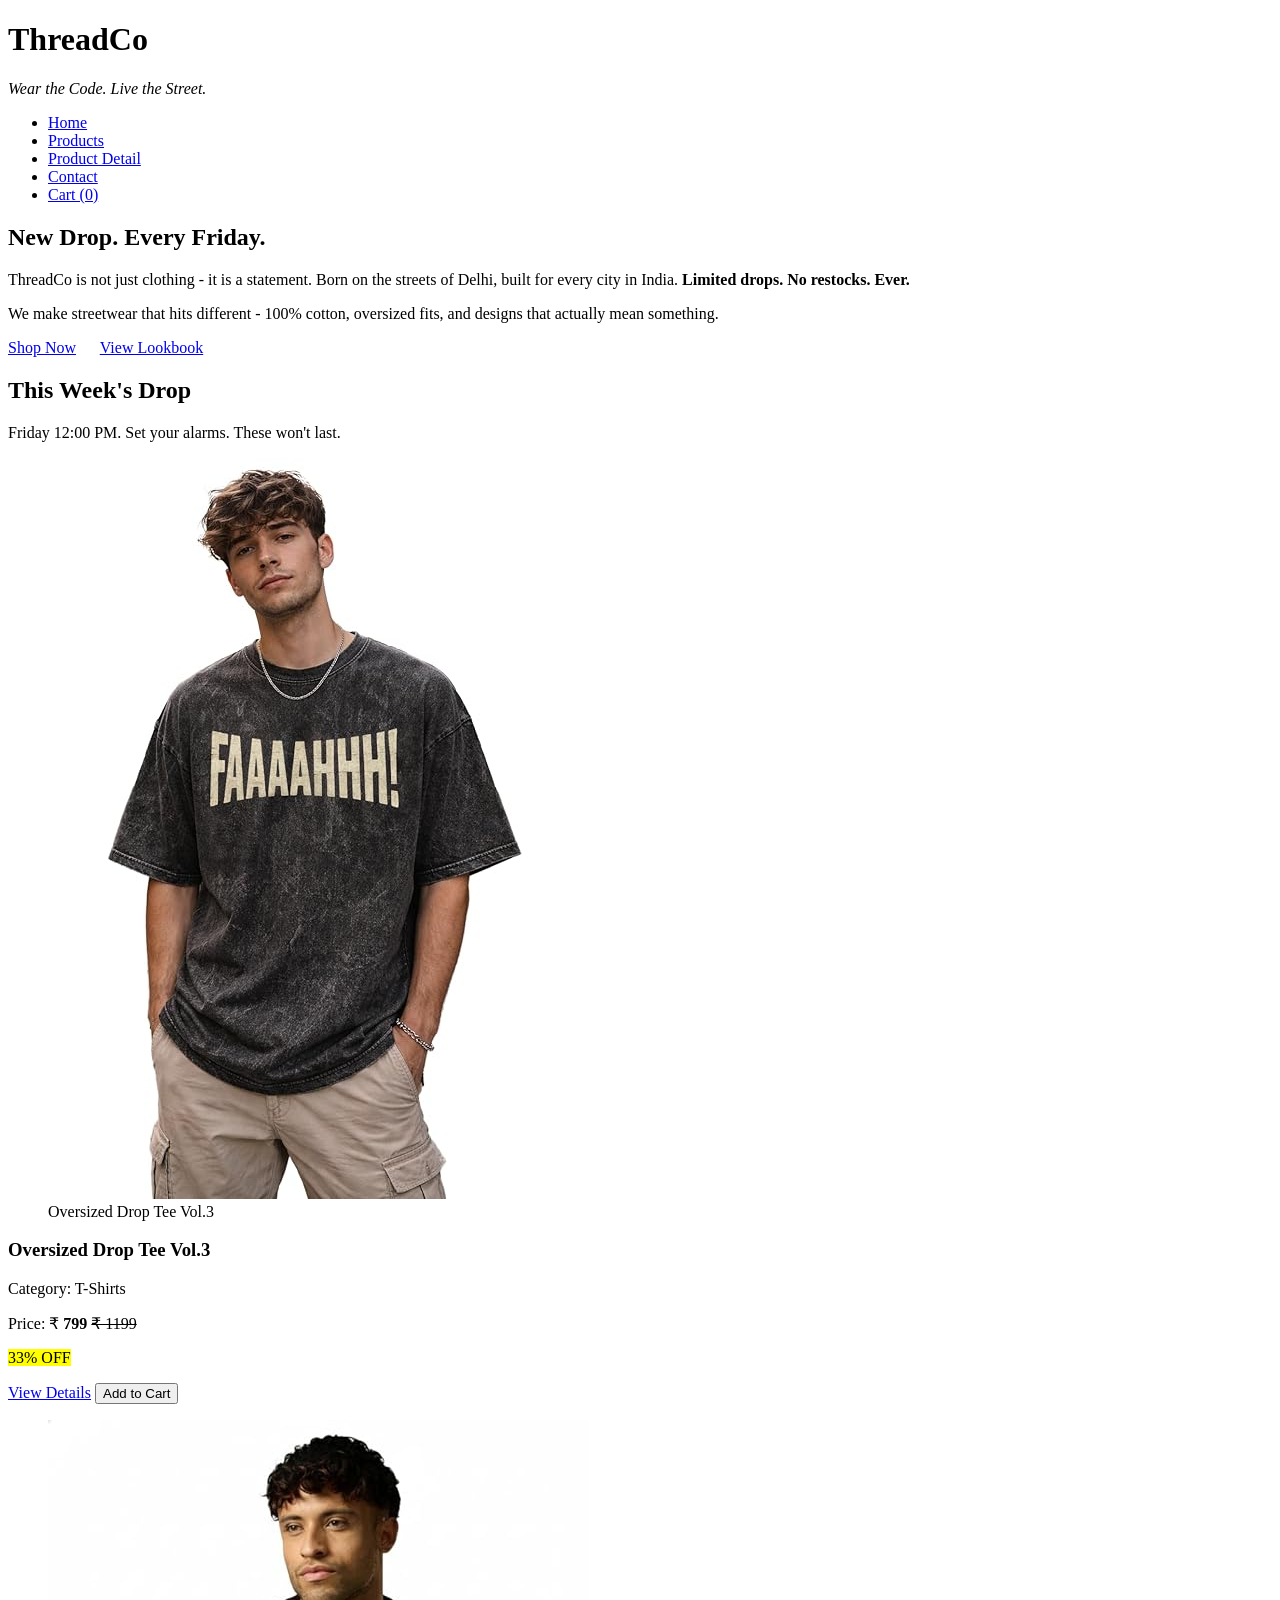
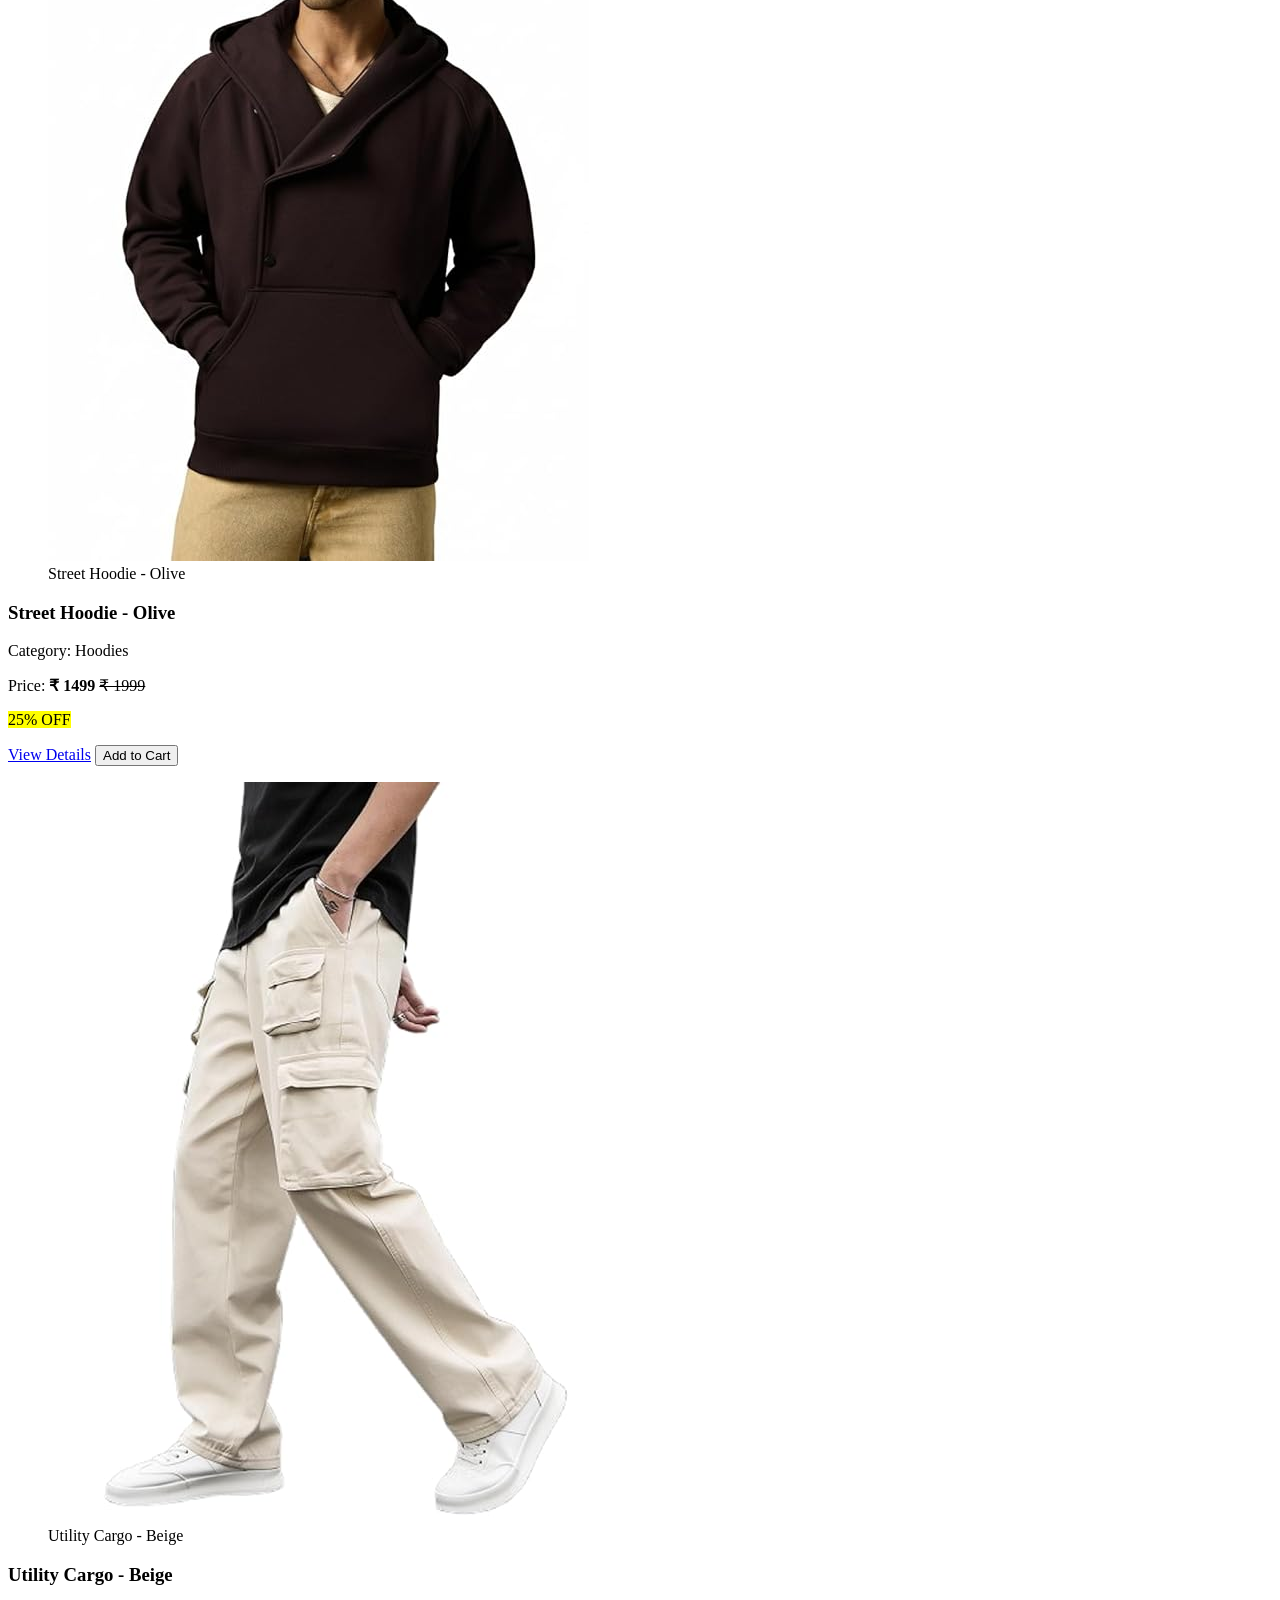
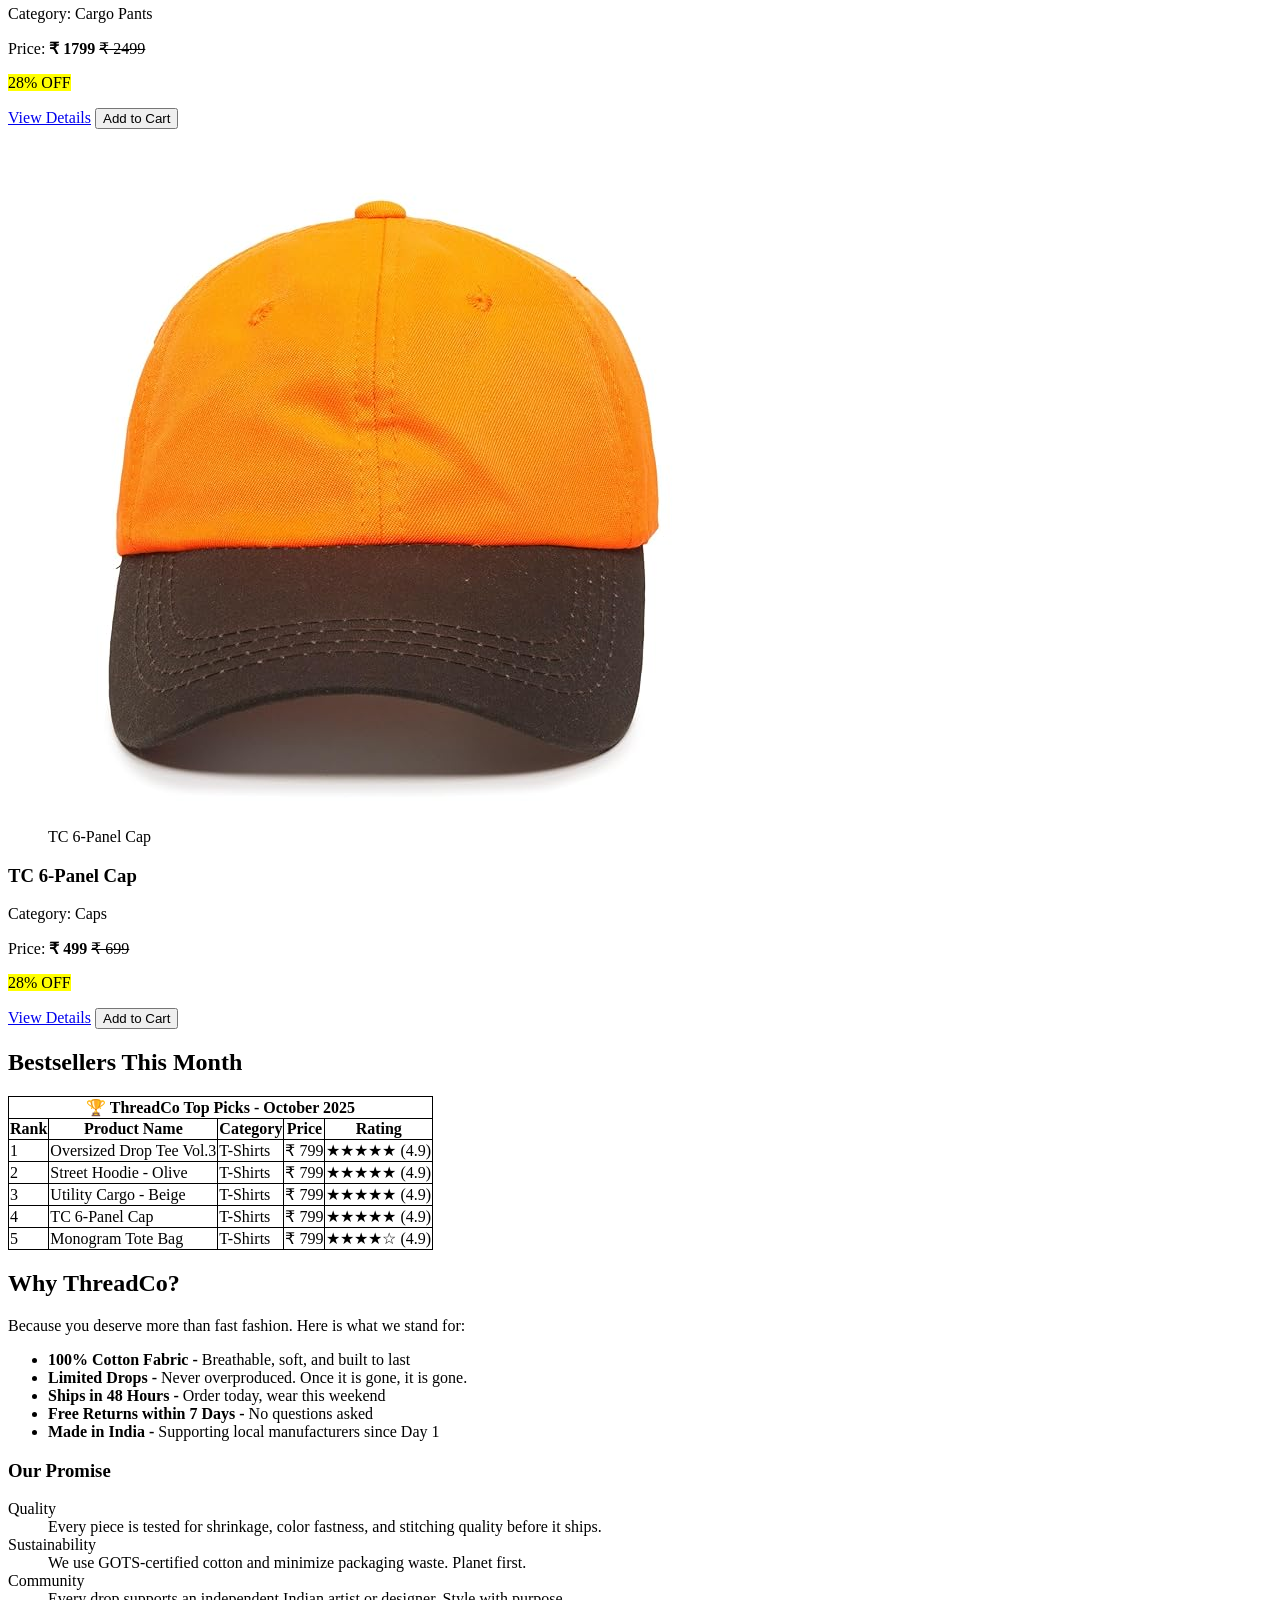
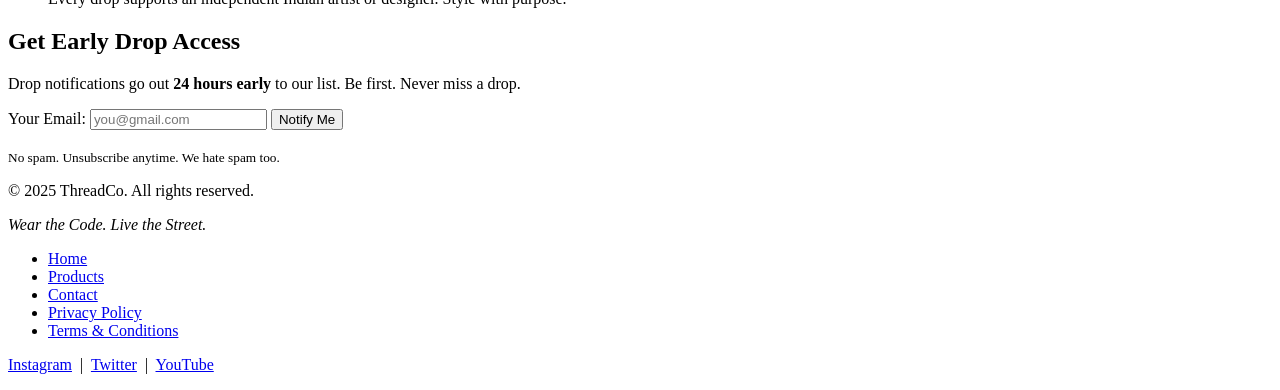
==== index.html @ 2d30e340 "HTML - ThreadCo" ====
<!DOCTYPE html>
<html lang="en">

<head>
    <meta charset="UTF-8">
    <meta name="viewport" content="width=device-width, initial-scale=1.0">
    <title>ThreadCo - Wear the Code. Live the Street.</title>
    <style>
        table,
        tr,
        td,
        th {
            border: 1px solid black;
            border-collapse: collapse;
        }
    </style>
</head>

<body>

    <header>
        <h1>ThreadCo</h1>
        <p><em>Wear the Code. Live the Street.</em></p>
        <nav>
            <ul>
                <li><a href="index.html">Home</a></li>
                <li><a href="products.html">Products</a></li>
                <li><a href="product.html">Product Detail</a></li>
                <li><a href="contact.html">Contact</a></li>
                <li><a href="#">Cart (0)</a></li>
            </ul>
        </nav>
    </header>

    <main>
        <section>
            <h2>New Drop. Every Friday.
            </h2>
            <p>ThreadCo is not just clothing - it is a statement. Born on the streets of Delhi, built for every city in
                India. <strong>Limited drops. No restocks. Ever.</strong></p>
            <p>We make streetwear that hits different - 100% cotton, oversized fits, and designs that actually mean
                something.</p>
            <a href="products.html">Shop Now</a>
            &nbsp;&nbsp;&nbsp;&nbsp;
            <a href="products.html">View Lookbook</a>
        </section>


        <section>
            <h2>This Week's Drop</h2>
            <p>Friday 12:00 PM. Set your alarms. These won't last.</p>

            <article>
                <figure>
                    <img src="images/product 1.jpg" alt="ThreadCo Oversized Drop Tee Vol.3 in Black">
                    <figcaption>Oversized Drop Tee Vol.3</figcaption>
                </figure>

                <h3>Oversized Drop Tee Vol.3</h3>
                <p>Category: T-Shirts</p>
                <p>Price: &#8377; <strong>799</strong> <s>&#8377; 1199</s> </p>
                <p><mark>33% OFF</mark></p>

                <a href="product.html">View Details</a>
                <button type="button">Add to Cart</button>

            </article>

            <article>
                <figure>
                    <img src="images/product 2.jpg" alt="ThreadCo Street Hoodie in Olive Green">
                    <figcaption>Street Hoodie - Olive</figcaption>
                </figure>

                <h3>Street Hoodie - Olive</h3>
                <p>Category: <span>Hoodies</span></p>
                <p>Price: <strong>&#8377; 1499</strong> <s>&#8377; 1999</s></p>
                <p><mark>25% OFF</mark></p>
                <a href="product.html">View Details</a>
                <button type="button">Add to Cart</button>
            </article>

            <article>
                <figure>
                    <img src="images/product 3.jpg" alt="ThreadCo Cargo Pants in Beige">
                    <figcaption>Utility Cargo - Beige</figcaption>
                </figure>
                <h3>Utility Cargo - Beige</h3>
                <p>Category: <span>Cargo Pants</span></p>
                <p>Price: <strong>&#8377; 1799</strong> <s>&#8377; 2499</s></p>
                <p><mark>28% OFF</mark></p>
                <a href="product.html">View Details</a>
                <button type="button">Add to Cart</button>

            </article>

            <article>
                <figure>
                    <img src="images/product 4.jpg" alt="ThreadCo 6-Panel Cap in Black">
                    <figcaption>TC 6-Panel Cap</figcaption>
                </figure>
                <h3>TC 6-Panel Cap</h3>
                <p>Category: <span>Caps</span></p>
                <p>Price: <strong>&#8377; 499</strong> <s>&#8377; 699</s></p>
                <p><mark>28% OFF</mark></p>
                <a href="product.html">View Details</a>
                <button type="button">Add to Cart</button>
            </article>
        </section>

        <section>
            <h2>Bestsellers This Month</h2>
            <table>
                <tr>
                    <th colspan="5">&#127942; ThreadCo Top Picks - October 2025</th>
                </tr>
                <tr>
                    <th>Rank</th>
                    <th>Product Name</th>
                    <th>Category</th>
                    <th>Price</th>
                    <th>Rating</th>
                </tr>
                <tr>
                    <td>1</td>
                    <td>Oversized Drop Tee Vol.3</td>
                    <td>T-Shirts</td>
                    <td>&#8377; 799</td>
                    <td>&#9733;&#9733;&#9733;&#9733;&#9733; (4.9)</td>
                </tr>
                <tr>
                    <td>2</td>
                    <td>Street Hoodie - Olive</td>
                    <td>T-Shirts</td>
                    <td>&#8377; 799</td>
                    <td>&#9733;&#9733;&#9733;&#9733;&#9733; (4.9)</td>
                </tr>
                <tr>
                    <td>3</td>
                    <td>Utility Cargo - Beige</td>
                    <td>T-Shirts</td>
                    <td>&#8377; 799</td>
                    <td>&#9733;&#9733;&#9733;&#9733;&#9733; (4.9)</td>
                </tr>
                <tr>
                    <td>4</td>
                    <td>TC 6-Panel Cap</td>
                    <td>T-Shirts</td>
                    <td>&#8377; 799</td>
                    <td>&#9733;&#9733;&#9733;&#9733;&#9733; (4.9)</td>
                </tr>
                <tr>
                    <td>5</td>
                    <td>Monogram Tote Bag</td>
                    <td>T-Shirts</td>
                    <td>&#8377; 799</td>
                    <td>&#9733;&#9733;&#9733;&#9733;&#9734; (4.9)</td>
                </tr>
            </table>
        </section>


        <section>

            <h2>Why ThreadCo?</h2>
            <p>Because you deserve more than fast fashion. Here is what we stand for:</p>
            <ul>
                <li><strong>100% Cotton Fabric - </strong> Breathable, soft, and built to last</li>
                <li><strong>Limited Drops -</strong> Never overproduced. Once it is gone, it is gone.</li>
                <li><strong>Ships in 48 Hours -</strong> Order today, wear this weekend</li>
                <li><strong>Free Returns within 7 Days -</strong> No questions asked</li>
                <li><strong>Made in India -</strong> Supporting local manufacturers since Day 1</li>
            </ul>

            <h3>Our Promise</h3>

            <dl>
                <dt>Quality</dt>
                <dd>Every piece is tested for shrinkage, color fastness, and stitching quality before it ships.</dd>

                <dt>Sustainability</dt>
                <dd>We use GOTS-certified cotton and minimize packaging waste. Planet first.</dd>

                <dt>Community</dt>
                <dd>Every drop supports an independent Indian artist or designer. Style with purpose.</dd>
            </dl>
        </section>


        <section>
            <h2>Get Early Drop Access</h2>
            <p>Drop notifications go out <strong>24 hours early</strong> to our list. Be first. Never miss a drop.</p>
            <form action="">
                <label for="email">Your Email:</label>
                <input type="email" id="email" name="email" placeholder="you@gmail.com" required>
                <button type="submit">Notify Me</button>
            </form>
            <br>
            <small>No spam. Unsubscribe anytime. We hate spam too.</small>
        </section>
    </main>


    <footer>
        <p>&copy; 2025 ThreadCo. All rights reserved.</p>
        <p><em>Wear the Code. Live the Street.</em></p>
        <nav>
            <ul>
                <li><a href="index.html">Home</a></li>
                <li><a href="products.html">Products</a></li>
                <li><a href="contact.html">Contact</a></li>
                <li><a href="#">Privacy Policy</a></li>
                <li><a href="#">Terms &amp; Conditions</a></li>
            </ul>
        </nav>

        <p>
            <a href="https://instagram.com" target="_blank">Instagram</a>
            &nbsp;|&nbsp;
            <a href="https://twitter.com" target="_blank">Twitter</a>
            &nbsp;|&nbsp;
            <a href="https://youtube.com" target="_blank">YouTube</a>
        </p>
    </footer>

</body>

</html>
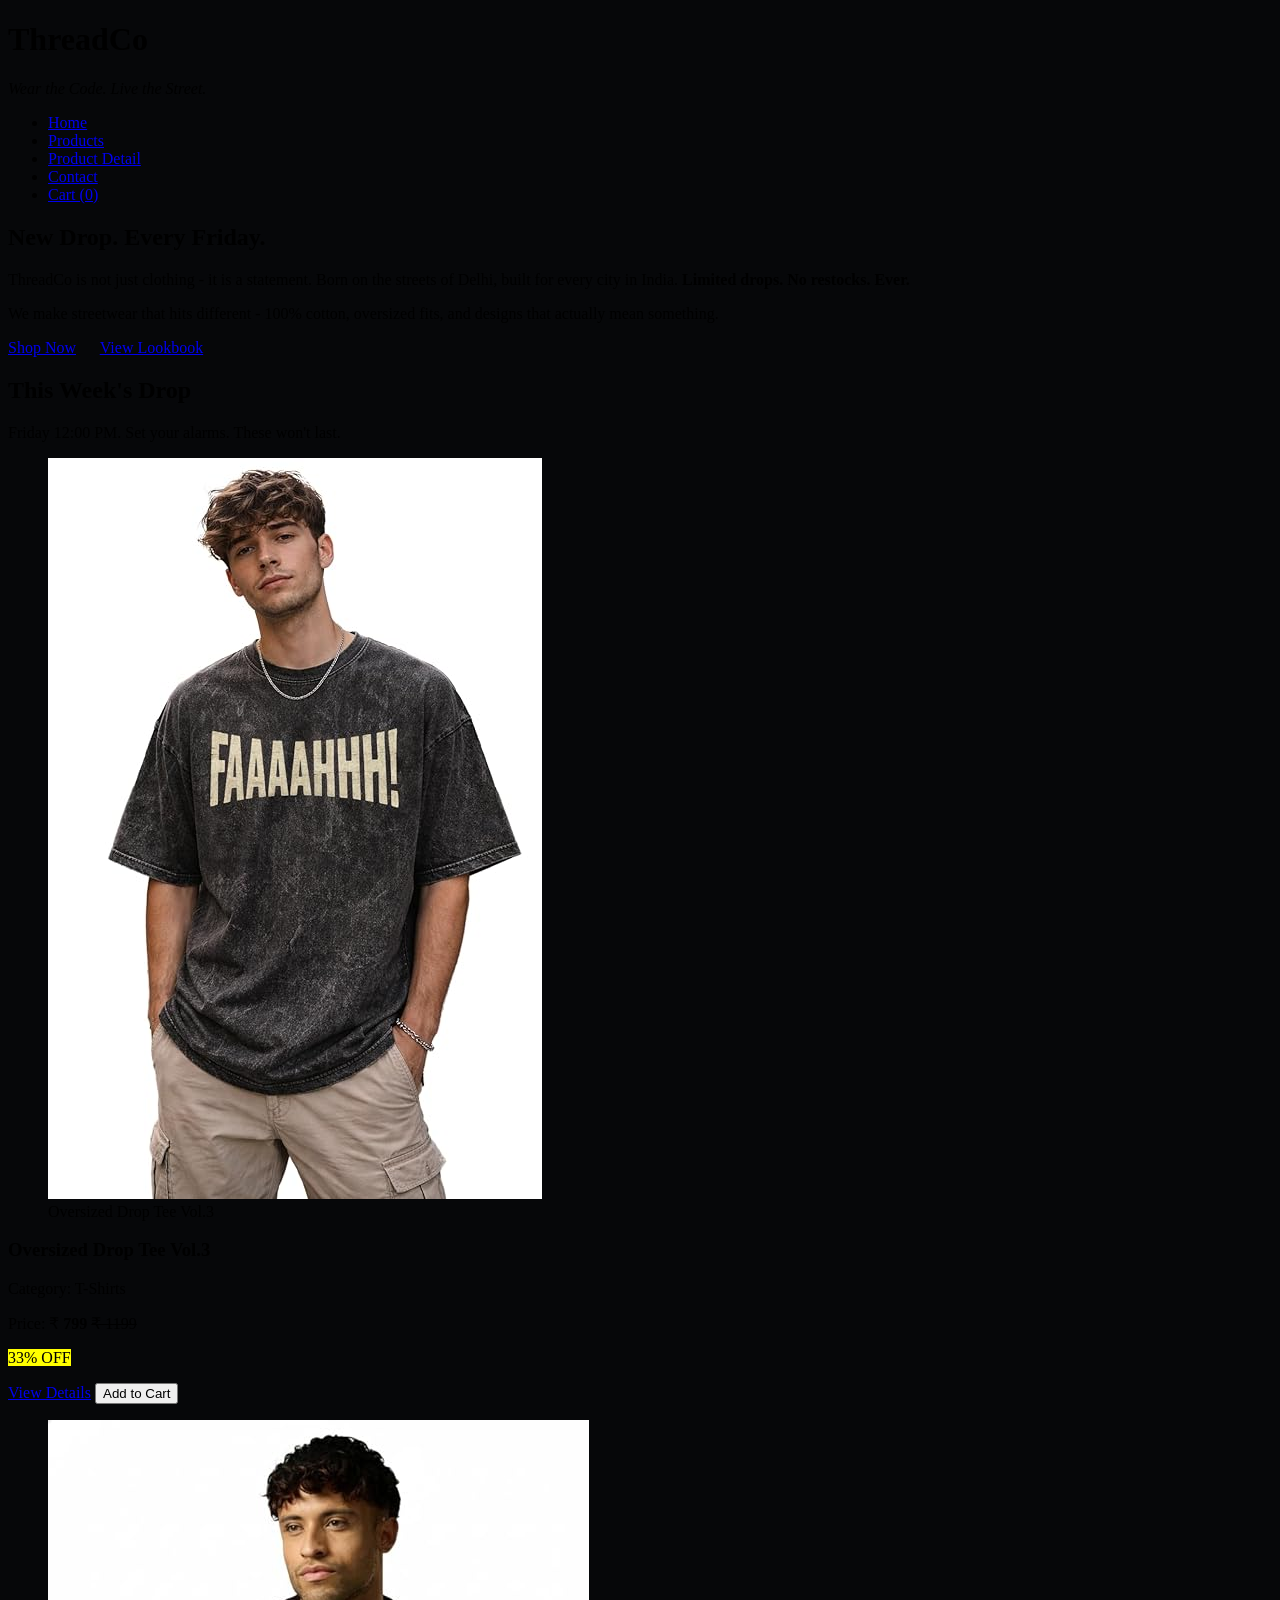
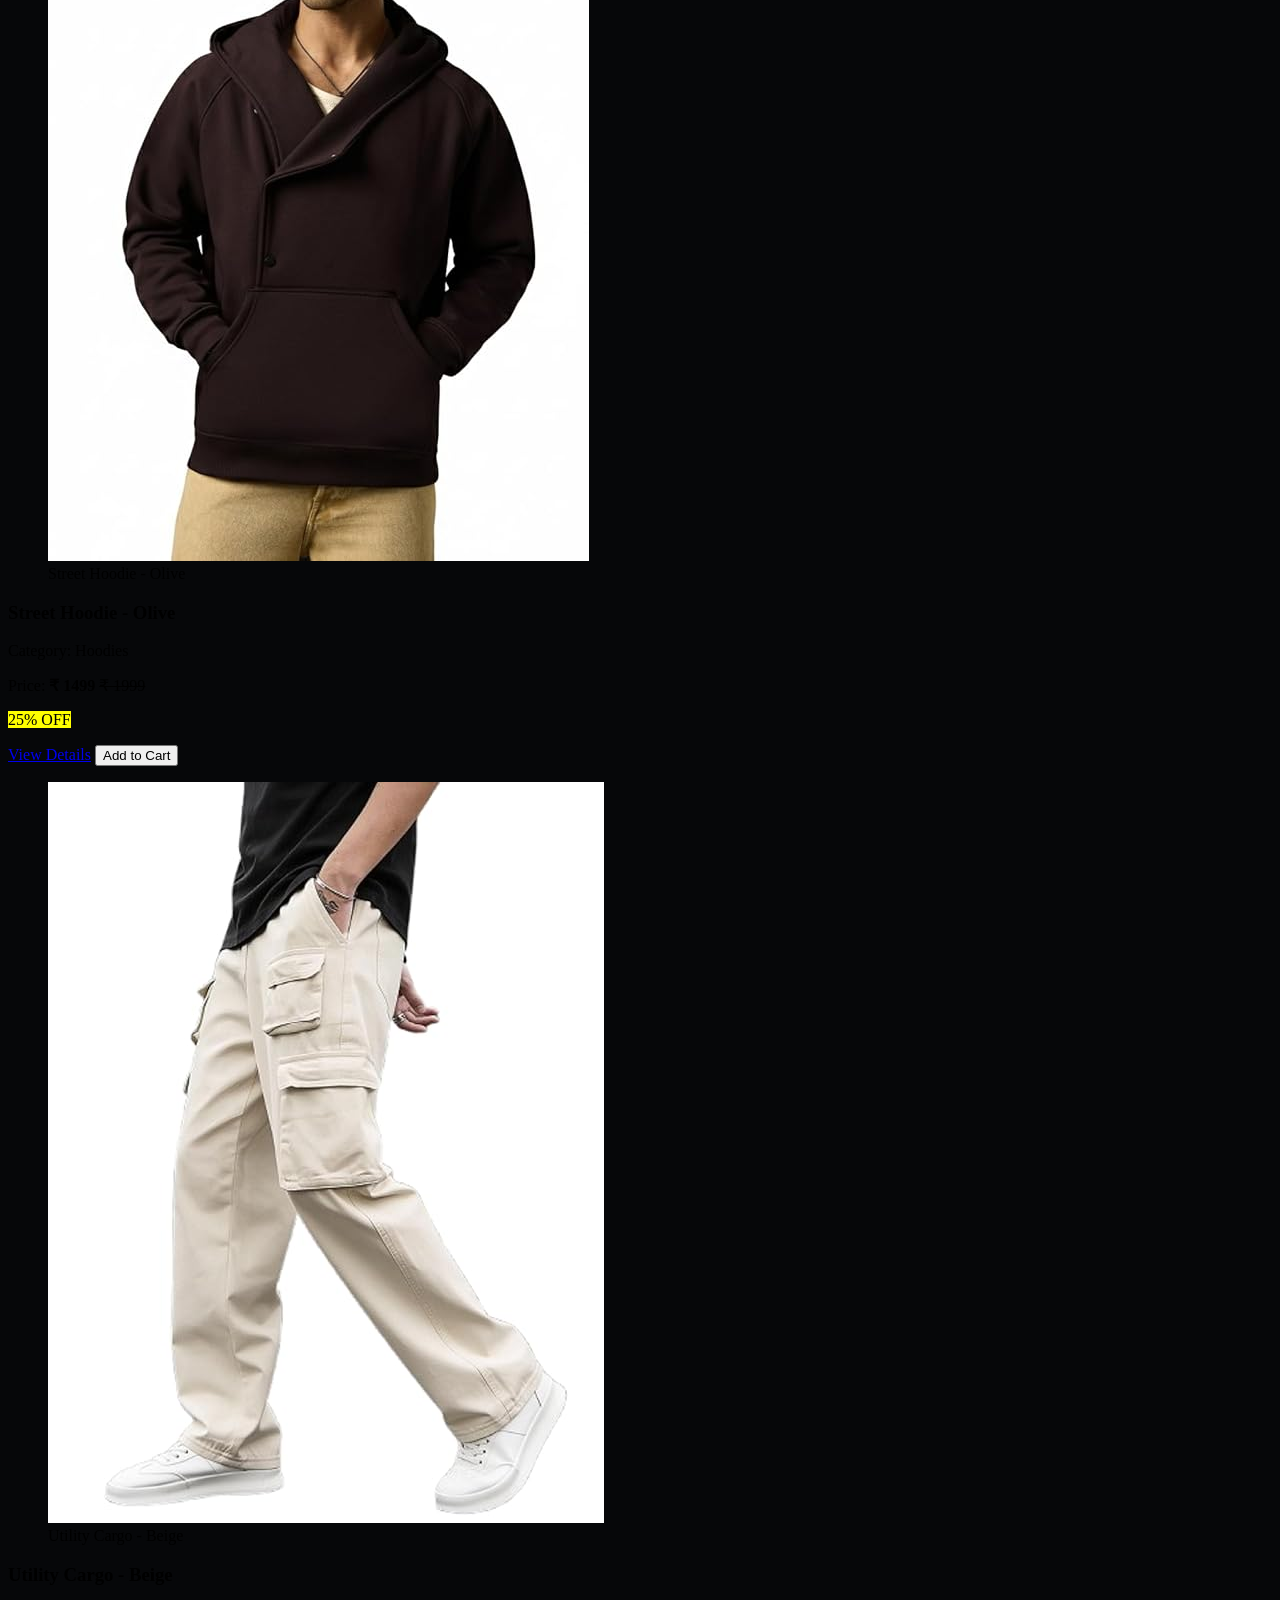
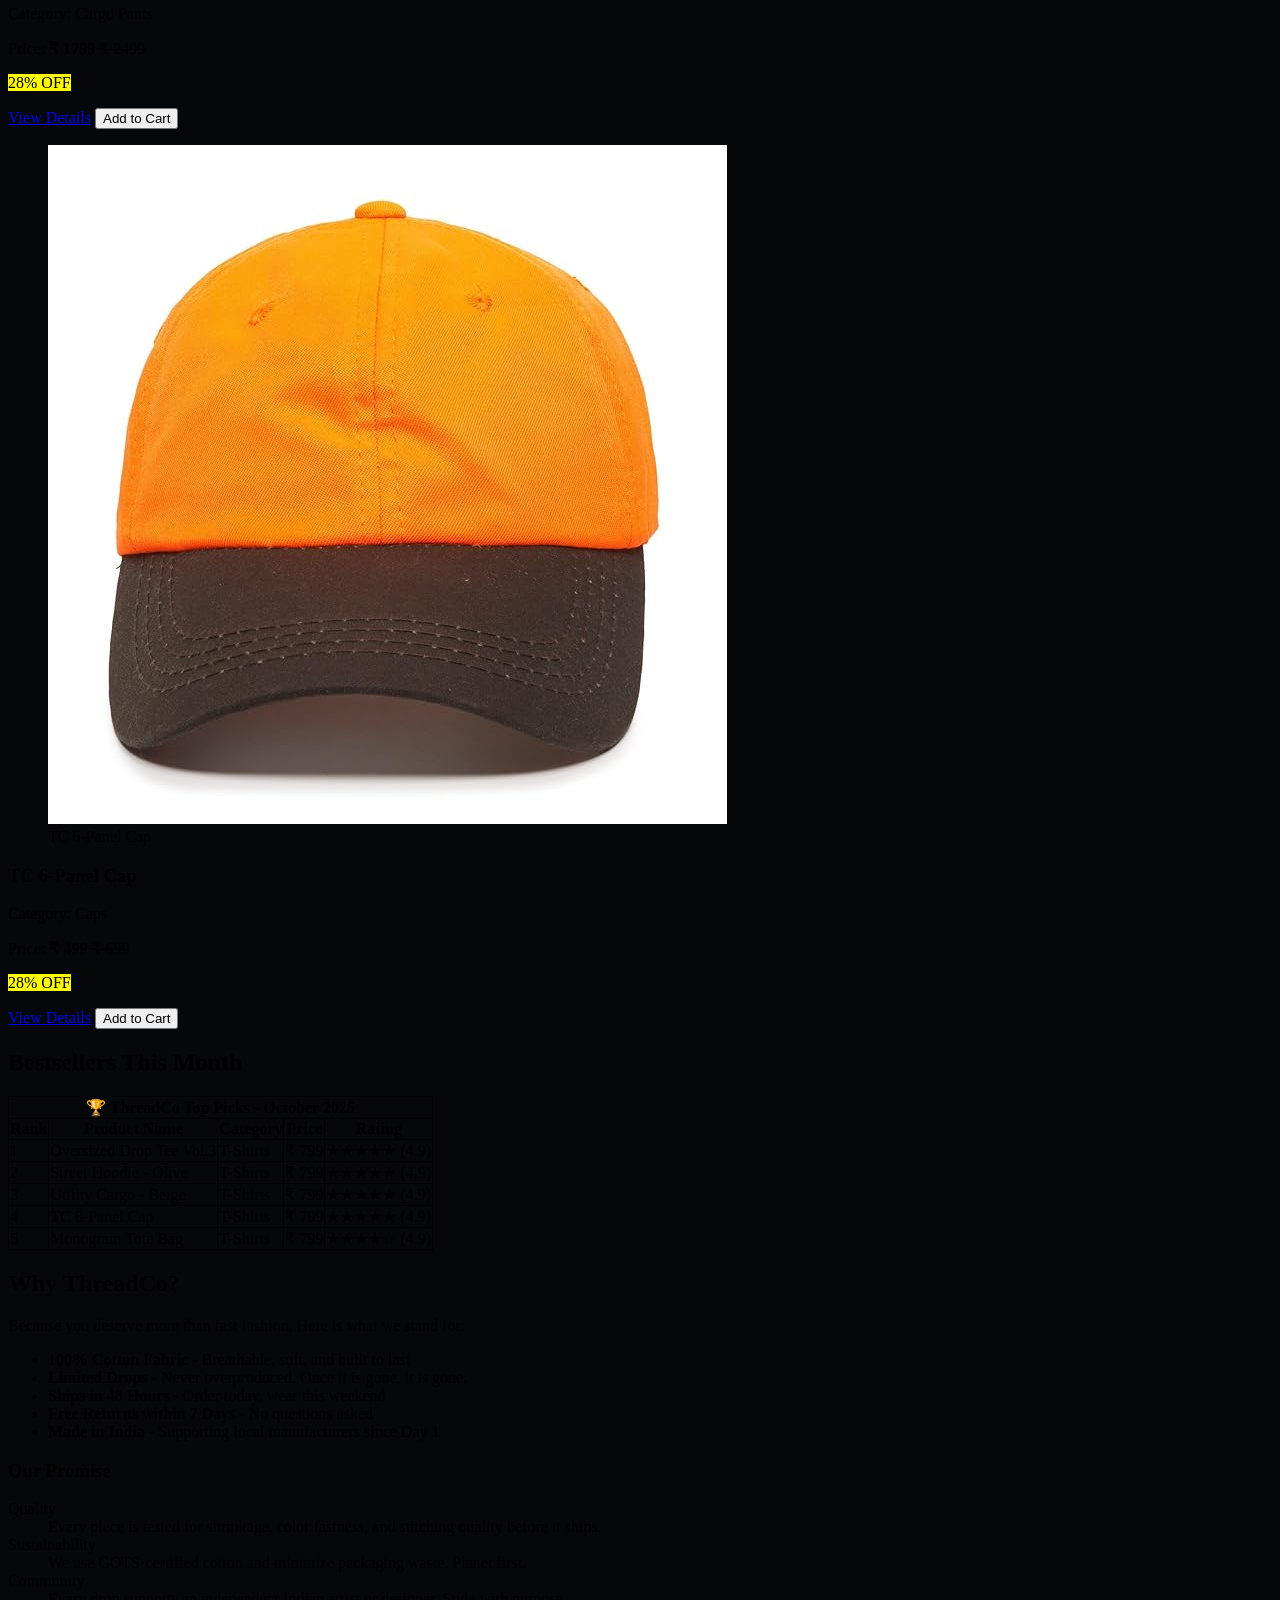
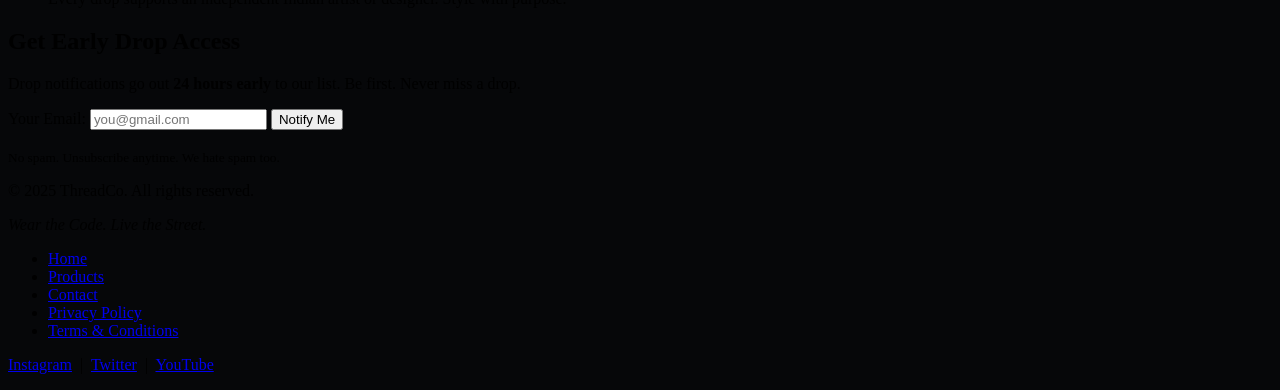
==== commit 541cbc5d: "ThreadCo - HTML" ====
--- a/index.html
+++ b/index.html
@@ -5,6 +5,7 @@
     <meta charset="UTF-8">
     <meta name="viewport" content="width=device-width, initial-scale=1.0">
     <title>ThreadCo - Wear the Code. Live the Street.</title>
+    <link rel="stylesheet" href="style.css">
     <style>
         table,
         tr,
--- a/style.css
+++ b/style.css
@@ -0,0 +1,67 @@
+:root {
+ /* Brand Theme Colors */
+ --color-primary:        #a855f7;
+ --color-primary-glow:   rgba(168, 85, 247, 0.25);
+ --color-secondary:      #ec4899;
+ --color-secondary-glow: rgba(236, 72, 153, 0.25);
+ --color-accent:         #06b6d4;
+
+ /* Base & Layout Backgrounds */
+ --color-bg-base:        #060709;
+ --color-bg-section:     #0c0d14;
+ --color-bg-footer:      #161922;
+ --color-surface:        #11131a;
+ --color-surface-muted:  #1e212f;
+
+ /* Borders */
+ --color-border:         rgba(255, 255, 255, 0.07);
+
+ /* Typography Text Colors */
+ --white:                #ffffff;
+ --color-text-body:      #cbd5e1;
+ --color-text-muted:     #9fa6b2;
+  --font-display: 'Space Grotesk', sans-serif;
+ --font-body:    'Plus Jakarta Sans', sans-serif;
+ --radius-sm:  6px;
+ --radius-md:  12px;
+ --radius-lg:  20px;
+ --shadow-sm:  0 4px 12px rgba(0,0,0,0.5);
+ --shadow-md:  0 12px 36px rgba(0,0,0,0.7);
+ --shadow-lg:  0 24px 64px rgba(0,0,0,0.9);
+  --gradient-accent: linear-gradient(135deg, var(--color-primary) 0%, var(--color-secondary) 100%);
+ --gradient-secondary: linear-gradient(135deg, var(--color-accent) 0%, #3b82f6 100%);
+}
+
+/* TYPOGRAPHY SCALE */
+/*-------------------------------------------------------------
+h1, h2, h3, h4, h5, h6 {
+ font-family: var(--font-display);
+ font-weight: 700;
+ line-height: 1.1;
+ letter-spacing: -0.02em;
+ color: var(--white);
+}
+
+h1 { font-size: clamp(2.4rem, 6vw, 5rem); }
+h2 { font-size: clamp(1.8rem, 4vw, 3rem); }
+h3 { font-size: clamp(1.2rem, 2.5vw, 1.75rem); }
+h4 { font-size: 1.125rem; font-weight: 600; }
+p  { font-size: 1rem; line-height: 1.7; color: var(--color-text-muted); }
+
+small { font-size: 0.8rem; color: var(--color-text-muted); }
+strong { color: var(--white); font-weight: 600; }
+em { color: var(--color-text-body); }
+
+/* FONT */
+@import url('https://fonts.googleapis.com/css2?family=Plus+Jakarta+Sans:wght@300;400;500;600;700;800&family=Space+Grotesk:wght@400;500;600;700;800&display=swap');
+
+
+
+
+
+
+
+
+body{
+  background-color: var(--color-bg-base);
+}
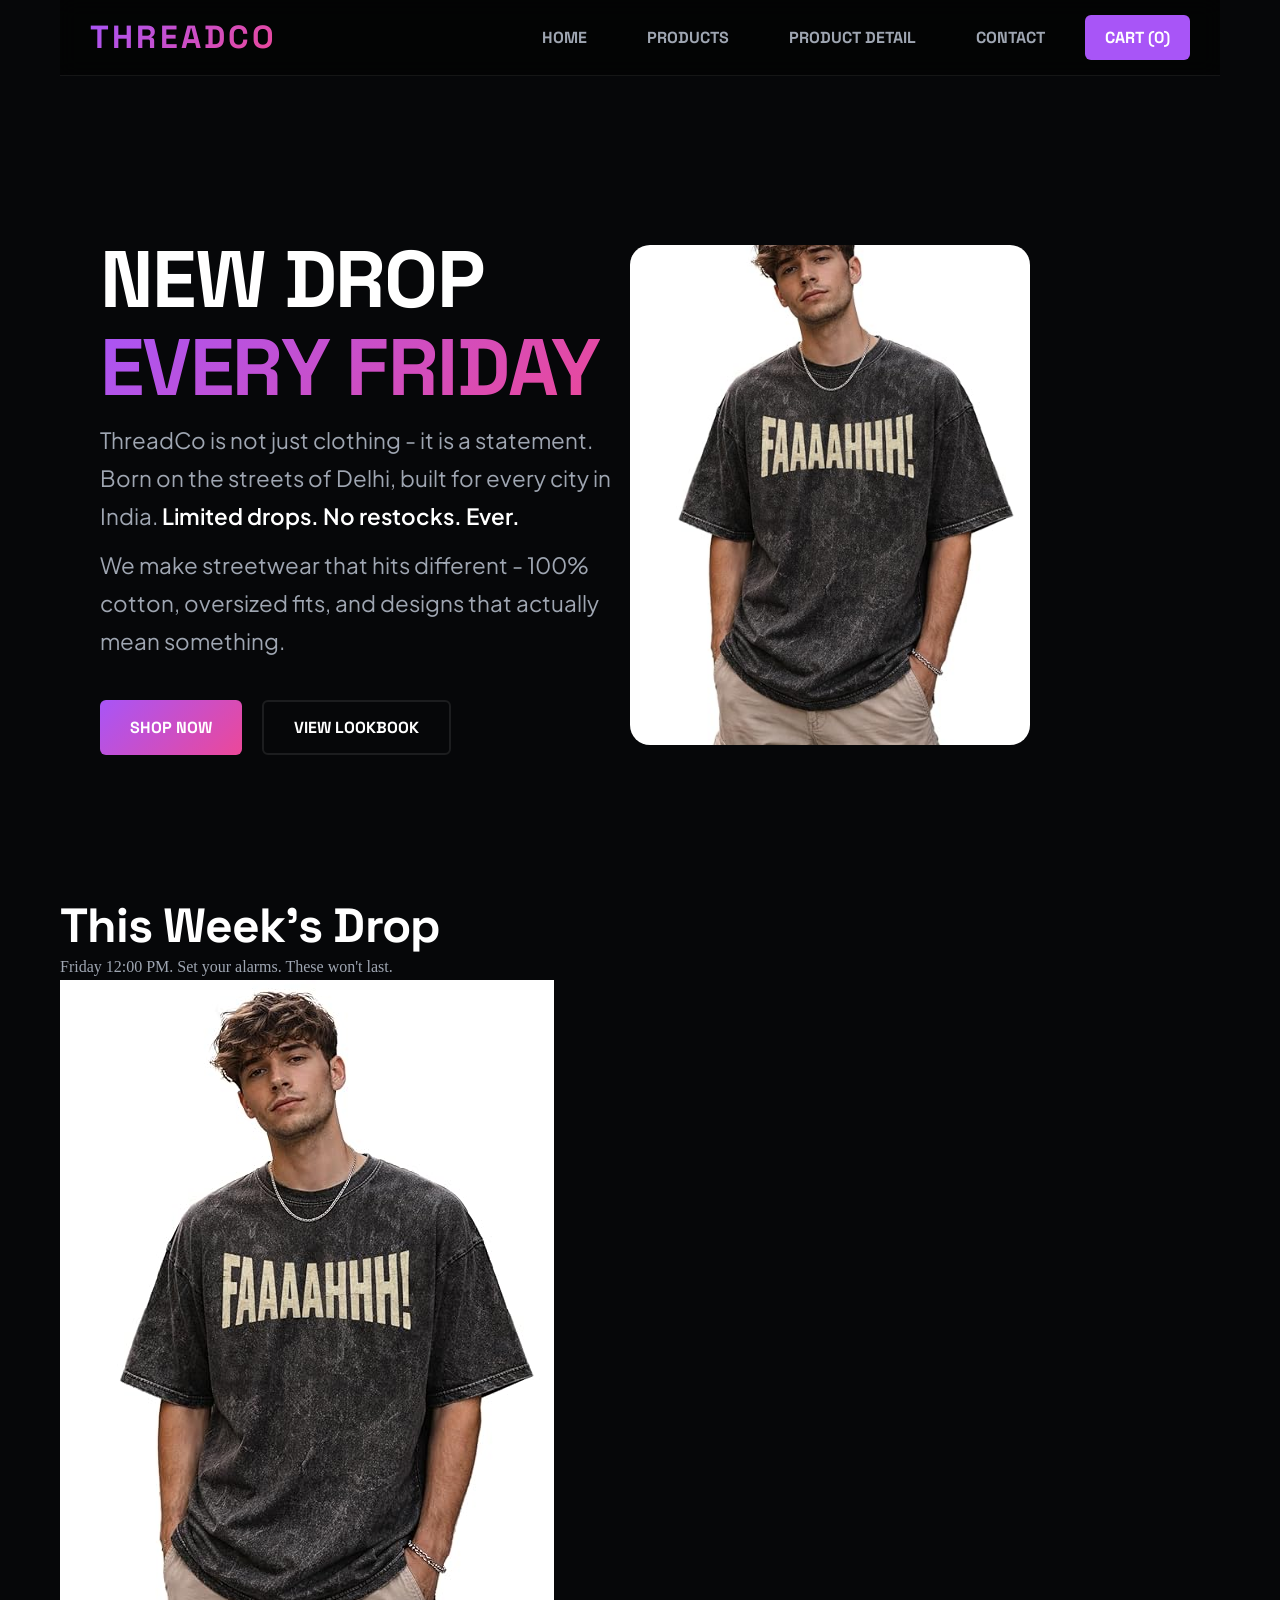
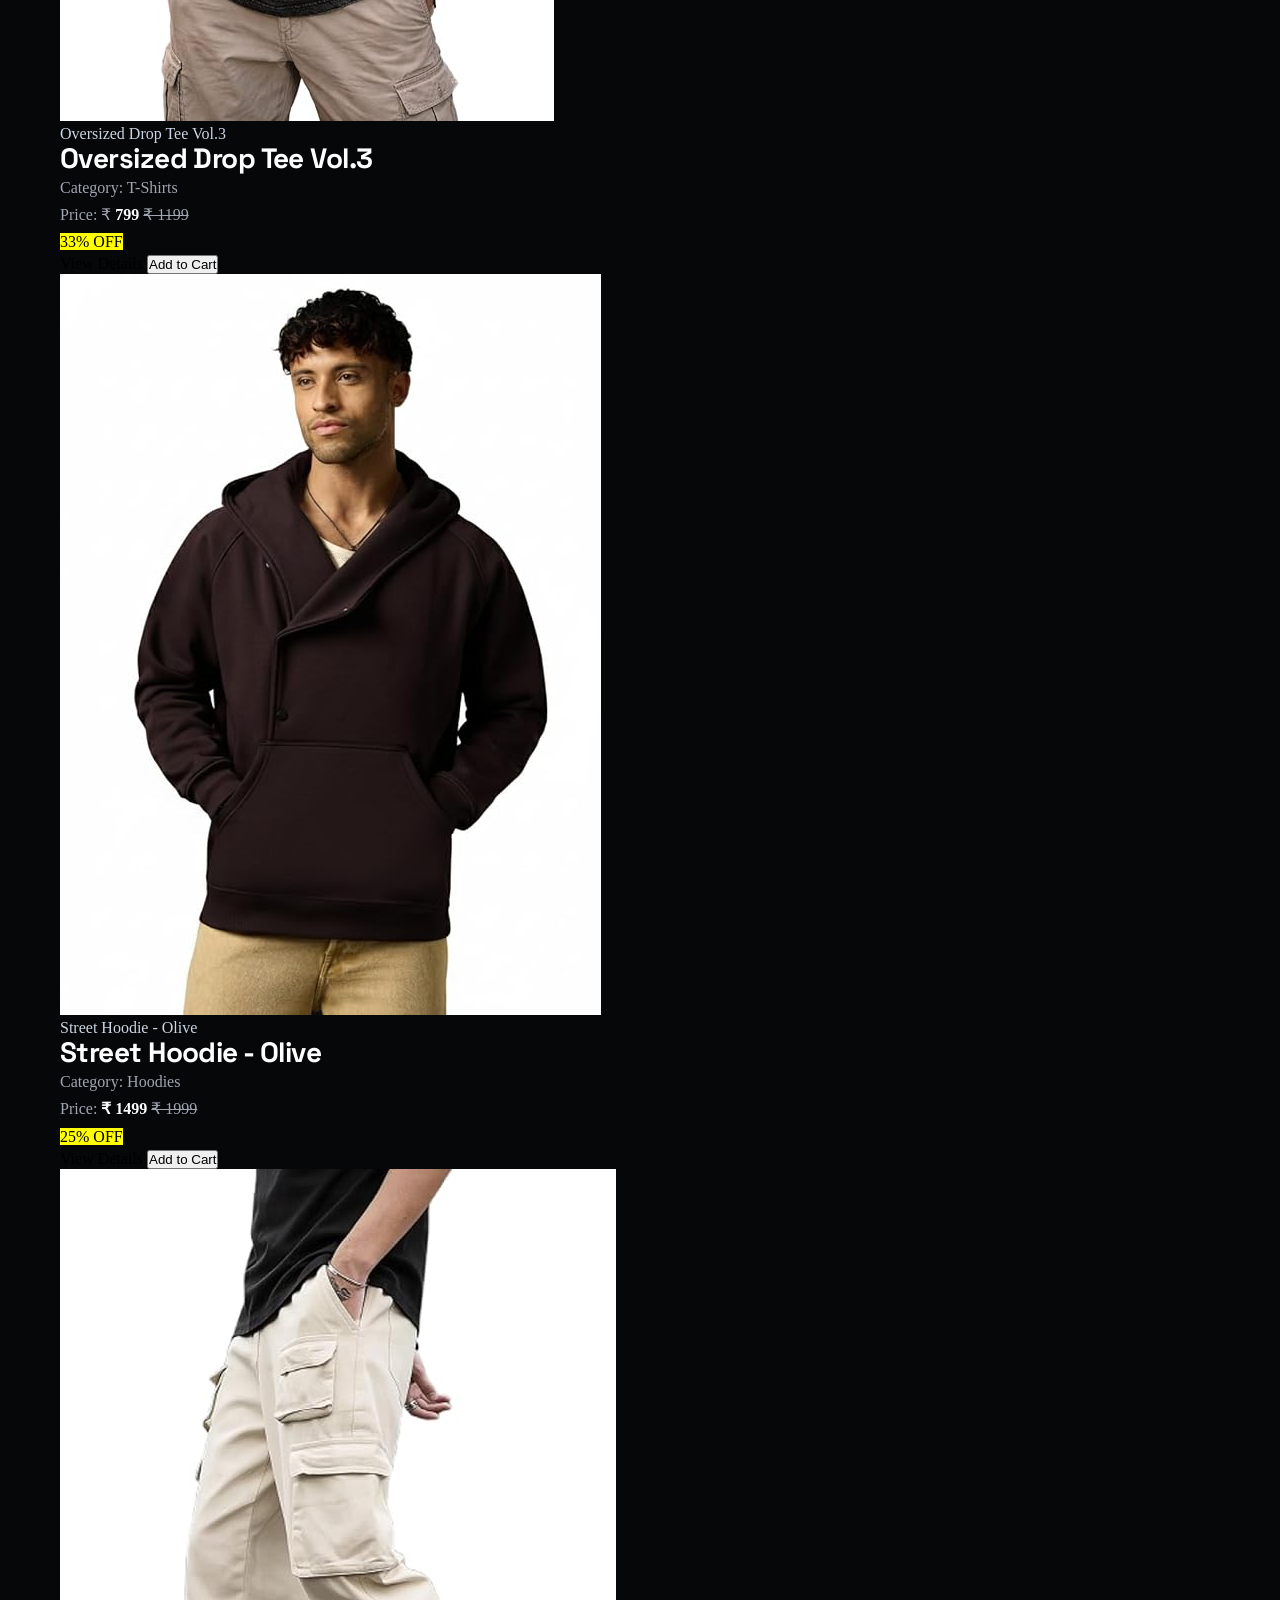
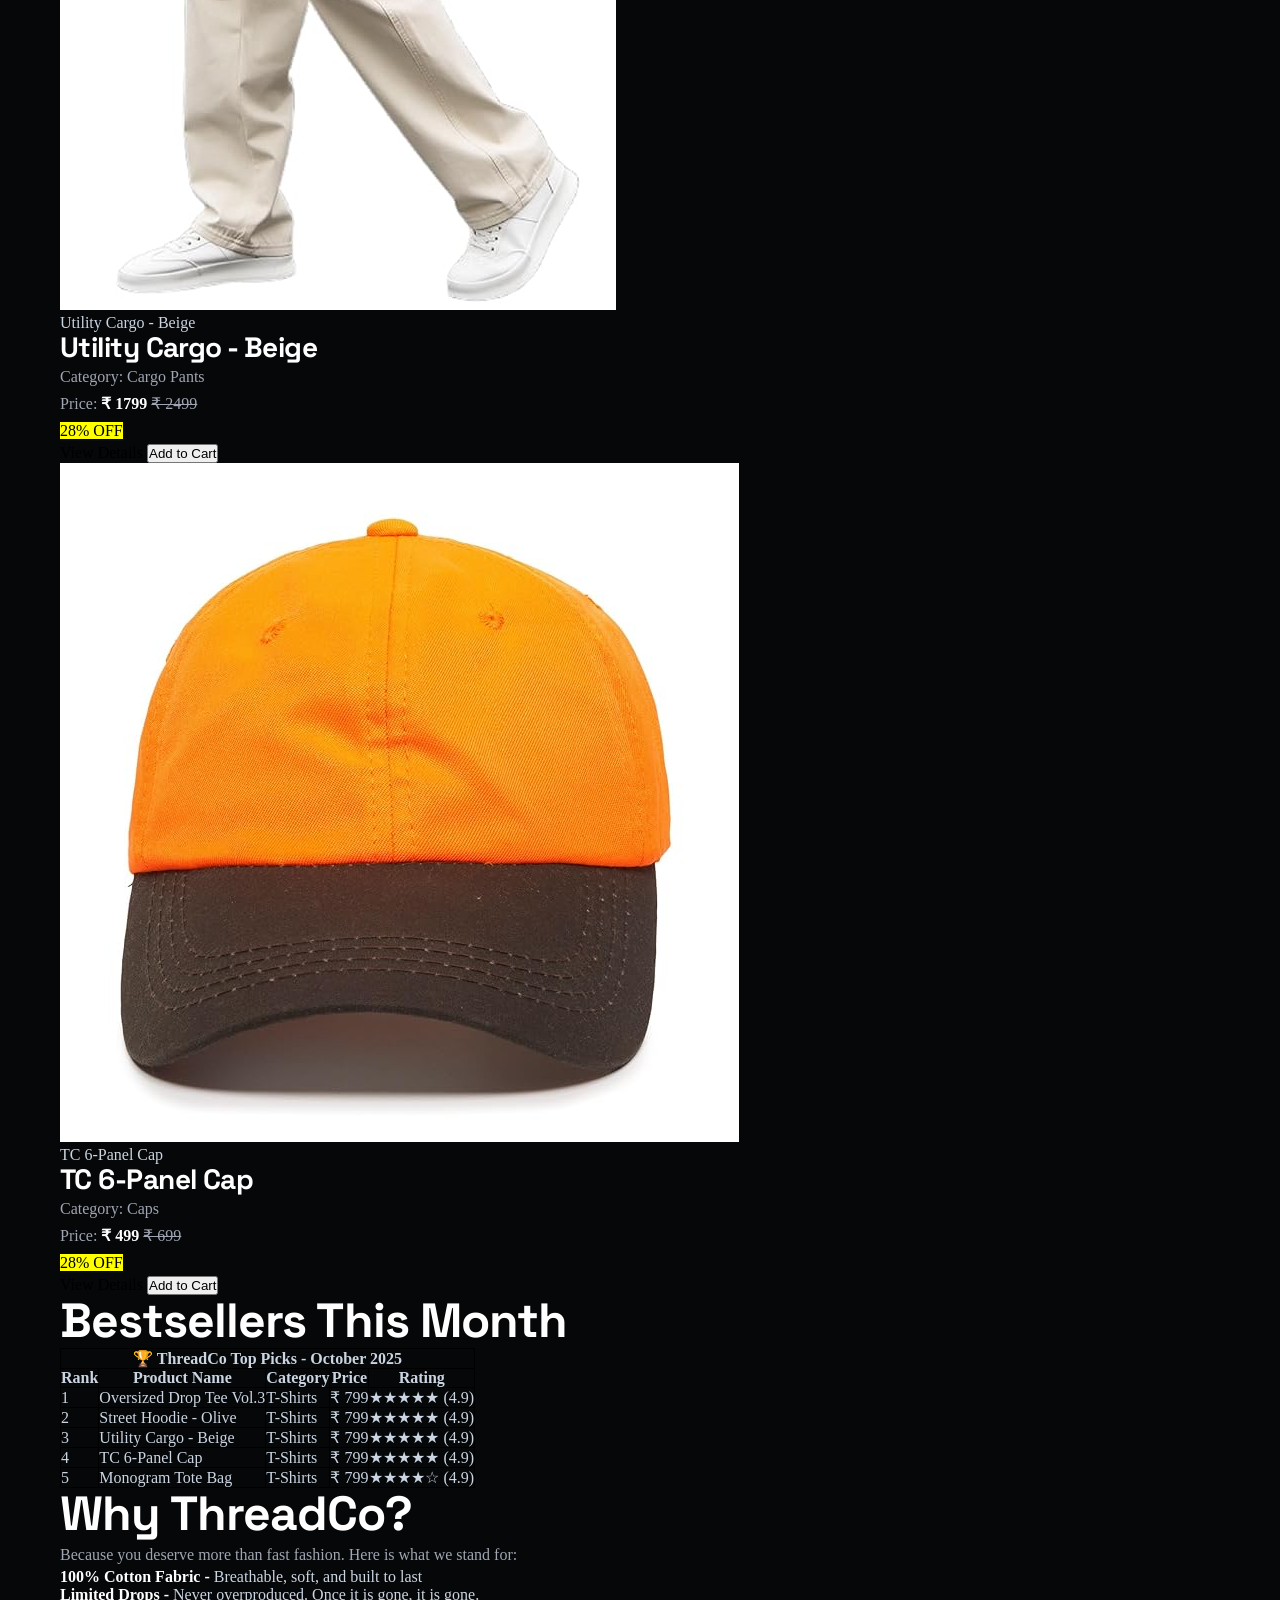
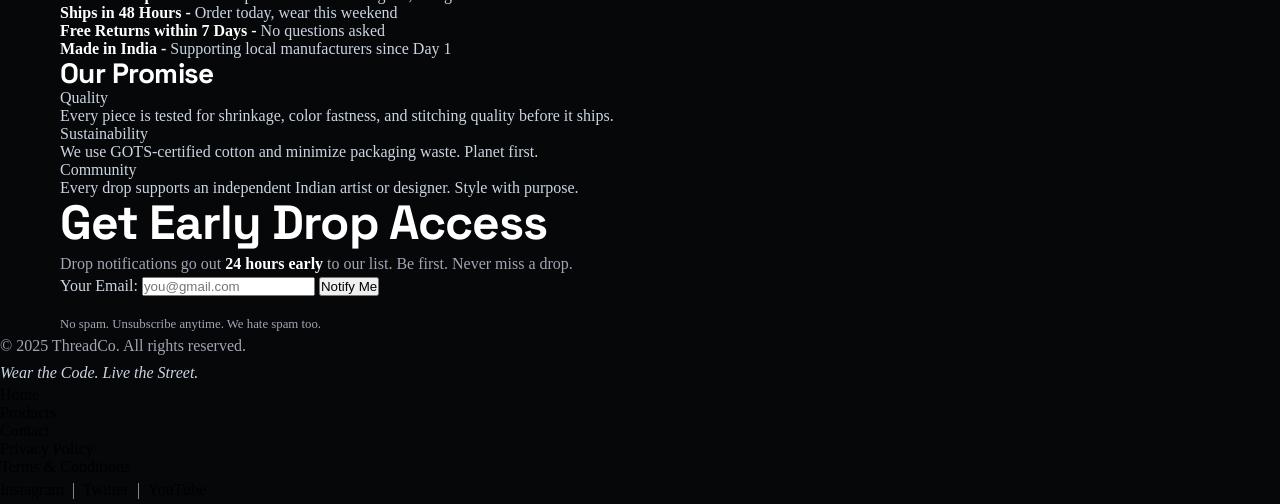
==== commit 8e20390f: "CSS-THREADCO PART 2" ====
--- a/index.html
+++ b/index.html
@@ -21,7 +21,7 @@
 
     <header>
         <h1>ThreadCo</h1>
-        <p><em>Wear the Code. Live the Street.</em></p>
+        <!-- <p><em>Wear the Code. Live the Street.</em></p> -->
         <nav>
             <ul>
                 <li><a href="index.html">Home</a></li>
@@ -34,16 +34,24 @@
     </header>
 
     <main>
-        <section>
-            <h2>New Drop. Every Friday.
-            </h2>
-            <p>ThreadCo is not just clothing - it is a statement. Born on the streets of Delhi, built for every city in
-                India. <strong>Limited drops. No restocks. Ever.</strong></p>
-            <p>We make streetwear that hits different - 100% cotton, oversized fits, and designs that actually mean
-                something.</p>
-            <a href="products.html">Shop Now</a>
-            &nbsp;&nbsp;&nbsp;&nbsp;
-            <a href="products.html">View Lookbook</a>
+        <section id="hero">
+            <div class="left-hero">
+                <h2>New Drop <br><span id="gradient-text">Every Friday</span>
+                </h2>
+                <p>ThreadCo is not just clothing - it is a statement. Born on the streets of Delhi, built for every city
+                    in
+                    India. <strong>Limited drops. No restocks. Ever.</strong></p>
+                <p>We make streetwear that hits different - 100% cotton, oversized fits, and designs that actually mean
+                    something.</p>
+                <div id="cta">
+                    <a href="products.html" class="btn1">Shop Now</a>
+                    <a href="products.html" class="btn2">View Lookbook</a>
+                </div>
+            </div>
+            <div class="right-hero">
+                <img src="images/product 1.jpg" alt="" srcset="">
+            </div>
+
         </section>
 
 
--- a/style.css
+++ b/style.css
@@ -1,67 +1,220 @@
+@import url("https://fonts.googleapis.com/css2?family=Plus+Jakarta+Sans:wght@300;400;500;600;700;800&family=Space+Grotesk:wght@400;500;600;700;800&display=swap");
+
+* {
+  padding: 0;
+  margin: 0;
+  box-sizing: border-box;
+}
+
 :root {
- /* Brand Theme Colors */
- --color-primary:        #a855f7;
- --color-primary-glow:   rgba(168, 85, 247, 0.25);
- --color-secondary:      #ec4899;
- --color-secondary-glow: rgba(236, 72, 153, 0.25);
- --color-accent:         #06b6d4;
-
- /* Base & Layout Backgrounds */
- --color-bg-base:        #060709;
- --color-bg-section:     #0c0d14;
- --color-bg-footer:      #161922;
- --color-surface:        #11131a;
- --color-surface-muted:  #1e212f;
-
- /* Borders */
- --color-border:         rgba(255, 255, 255, 0.07);
-
- /* Typography Text Colors */
- --white:                #ffffff;
- --color-text-body:      #cbd5e1;
- --color-text-muted:     #9fa6b2;
-  --font-display: 'Space Grotesk', sans-serif;
- --font-body:    'Plus Jakarta Sans', sans-serif;
- --radius-sm:  6px;
- --radius-md:  12px;
- --radius-lg:  20px;
- --shadow-sm:  0 4px 12px rgba(0,0,0,0.5);
- --shadow-md:  0 12px 36px rgba(0,0,0,0.7);
- --shadow-lg:  0 24px 64px rgba(0,0,0,0.9);
-  --gradient-accent: linear-gradient(135deg, var(--color-primary) 0%, var(--color-secondary) 100%);
- --gradient-secondary: linear-gradient(135deg, var(--color-accent) 0%, #3b82f6 100%);
+  /* Brand Theme Colors */
+  --color-primary: #a855f7;
+  --color-primary-glow: rgba(168, 85, 247, 0.25);
+  --color-secondary: #ec4899;
+  --color-secondary-glow: rgba(236, 72, 153, 0.25);
+  --color-accent: #06b6d4;
+
+  /* Base & Layout Backgrounds */
+  --color-bg-base: #060709;
+  --color-bg-section: #0c0d14;
+  --color-bg-footer: #161922;
+  --color-surface: #11131a;
+  --color-surface-muted: #1e212f;
+
+  /* Borders */
+  --color-border: rgba(255, 255, 255, 0.07);
+
+  /* Typography Text Colors */
+  --white: #ffffff;
+  --color-text-body: #cbd5e1;
+  --color-text-muted: #9fa6b2;
+  --font-display: "Space Grotesk", sans-serif;
+  --font-body: "Plus Jakarta Sans", sans-serif;
+  --radius-sm: 6px;
+  --radius-md: 12px;
+  --radius-lg: 20px;
+  --shadow-sm: 0 4px 12px rgba(0, 0, 0, 0.5);
+  --shadow-md: 0 12px 36px rgba(0, 0, 0, 0.7);
+  --shadow-lg: 0 24px 64px rgba(0, 0, 0, 0.9);
+  --gradient-accent: linear-gradient(135deg,var(--color-primary) 0%,var(--color-secondary) 100%);
+  --gradient-secondary: linear-gradient(135deg,var(--color-accent) 0%,#3b82f6 100%);
 }
 
 /* TYPOGRAPHY SCALE */
-/*-------------------------------------------------------------
-h1, h2, h3, h4, h5, h6 {
- font-family: var(--font-display);
- font-weight: 700;
- line-height: 1.1;
- letter-spacing: -0.02em;
- color: var(--white);
-}
-
-h1 { font-size: clamp(2.4rem, 6vw, 5rem); }
-h2 { font-size: clamp(1.8rem, 4vw, 3rem); }
-h3 { font-size: clamp(1.2rem, 2.5vw, 1.75rem); }
-h4 { font-size: 1.125rem; font-weight: 600; }
-p  { font-size: 1rem; line-height: 1.7; color: var(--color-text-muted); }
-
-small { font-size: 0.8rem; color: var(--color-text-muted); }
-strong { color: var(--white); font-weight: 600; }
-em { color: var(--color-text-body); }
-
-/* FONT */
-@import url('https://fonts.googleapis.com/css2?family=Plus+Jakarta+Sans:wght@300;400;500;600;700;800&family=Space+Grotesk:wght@400;500;600;700;800&display=swap');
-
-
-
-
-
-
-
-
-body{
+h1,h2,h3,h4,h5,h6 {
+  font-family: var(--font-display);
+  font-weight: 700;
+  line-height: 1.1;
+  letter-spacing: -0.02em;
+  color: var(--white);
+}
+
+h1 {
+  font-size: clamp(2.4rem, 6vw, 5rem);
+}
+h2 {
+  font-size: clamp(1.8rem, 4vw, 3rem);
+}
+h3 {
+  font-size: clamp(1.2rem, 2.5vw, 1.75rem);
+}
+h4 {
+  font-size: 1.125rem;
+  font-weight: 600;
+}
+p {
+  font-size: 1rem;
+  line-height: 1.7;
+  color: var(--color-text-muted);
+}
+
+small {
+  font-size: 0.8rem;
+  color: var(--color-text-muted);
+}
+strong {
+  color: var(--white);
+  font-weight: 600;
+}
+em {
+  color: var(--color-text-body);
+}
+
+/*APNA CSS */
+ul {
+  list-style: none;
+}
+a {
+  text-decoration: none;
+  color: black;
+}
+
+body {
   background-color: var(--color-bg-base);
+  color: var(--color-text-body);
+}
+header {
+  position: fixed;
+  background-color: rgba(4, 4, 4, 0.684);
+  backdrop-filter: blur(10px);
+  -webkit-backdrop-filter: blur(10px);
+  display: flex;
+  left: 60px;
+  right: 60px;
+  border-bottom: 1px solid var(--color-border);
+  justify-content: space-between;
+  align-items: center;
+  padding: 20px 30px;
+  text-transform: uppercase;
+}
+header nav ul {
+  display: flex;
+  gap: 20px;
+}
+header h1 {
+  font-size: 2rem;
+  letter-spacing: 0.1em;
+  background: var(--gradient-accent);
+  background-clip: text;
+  color: transparent;
+  -webkit-text-fill-color: transparent;
+}
+
+header nav a {
+  font-family: var(--font-display);
+  font-weight: bold;
+  color: var(--color-text-muted);
+  padding: 12px 20px;
+  border-radius: var(--radius-sm);
+}
+
+header nav a:hover {
+  background-color: rgba(32, 31, 31, 0.684);
+  color: var(--white);
+}
+header nav li:last-child a {
+  background-color: var(--color-primary);
+  color: var(--white);
+}
+header nav li:last-child a:hover {
+  background-color: var(--color-secondary);
+}
+
+main{
+  padding: 90px 60px 0 60px;
+}
+#hero{
+  display: flex;
+  height: 90vh;
+  justify-content: space-between;
+  align-items: center;
+  padding: 0 40px;
+}
+.left-hero{
+  display: flex;
+  flex-direction: column;
+  gap: 10px;
+  max-width: 690px;
+}
+.left-hero h2{
+  font-size: 5rem;
+  text-transform: uppercase;
+}
+#gradient-text{
+  background: var(--gradient-accent);
+background-clip: text;
+color: transparent;
+
+}
+#hero p{
+  font-size: 1.4rem;
+  font-family: var(--font-body);
+}
+#cta{
+  display: flex;
+  gap: 20px;
+  margin-top: 30px;
+
+}
+#cta a{
+  padding: 15px 30px;
+  border-radius: var(--radius-sm);
+  color: var(--white);
+  text-transform: uppercase;
+  font-weight: bold;
+  font-family: var(--font-display);
+}
+.btn1{
+  background: var(--gradient-accent);
+  display: flex;
+  justify-content: center;
+  align-items: center;
+  
+}
+.btn1:hover{
+  box-shadow: 0 8px 20px rgba(223, 71, 190, 0.506);
+  background: linear-gradient(135deg, #7e1cdbd0 0%,#ec489ab1 100%);
+}
+.btn2{
+  border: 2px solid rgba(255, 255, 255, 0.09) ;
+
+}
+.btn2:hover{
+  background-color: rgba(146, 134, 134, 0.11);
+  border-color: var(--white);
+}
+
+.right-hero{
+  display: flex;
+  justify-content:center ;
+  align-items: center;
+  height: 500px;
+  margin-right: 150px;
+}
+.right-hero img{
+  height: 500px;
+  width: 400px;
+  object-fit: cover;
+  object-position: center;
+  border-radius: var(--radius-lg);
 }
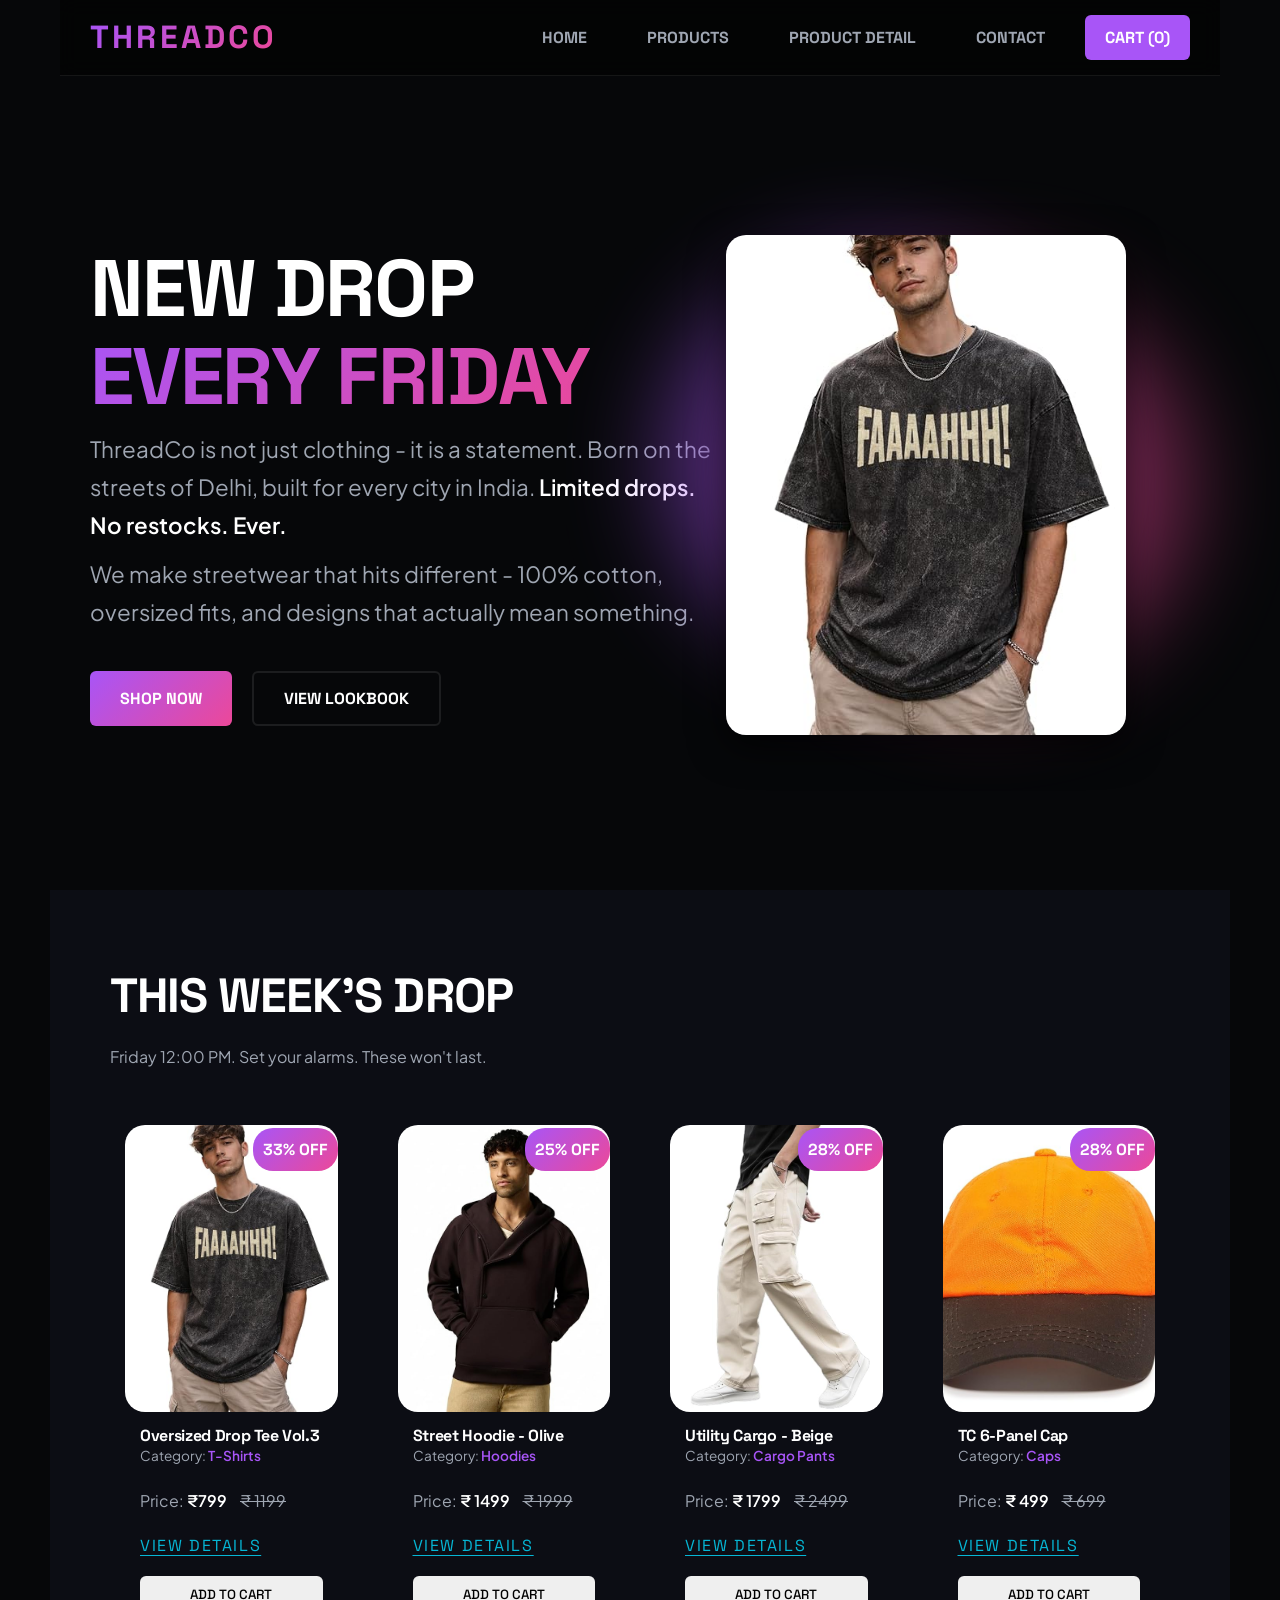
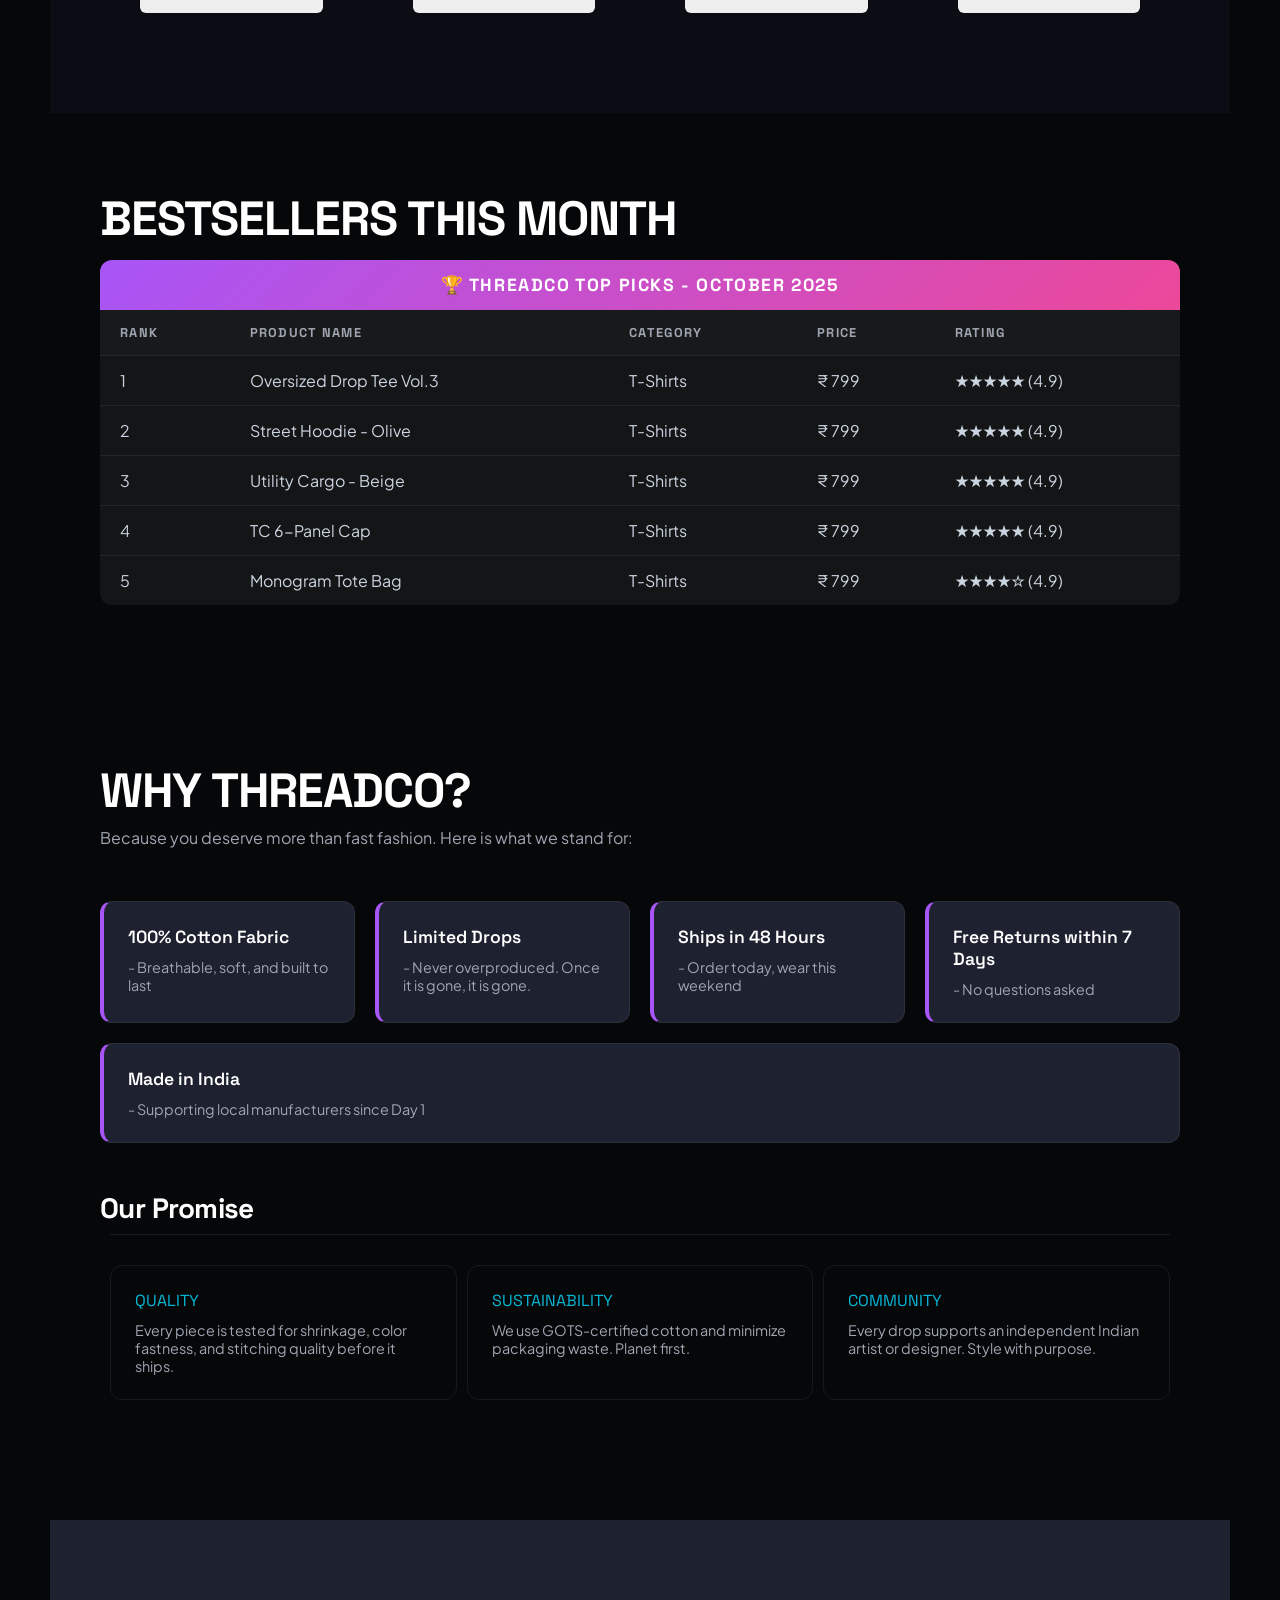
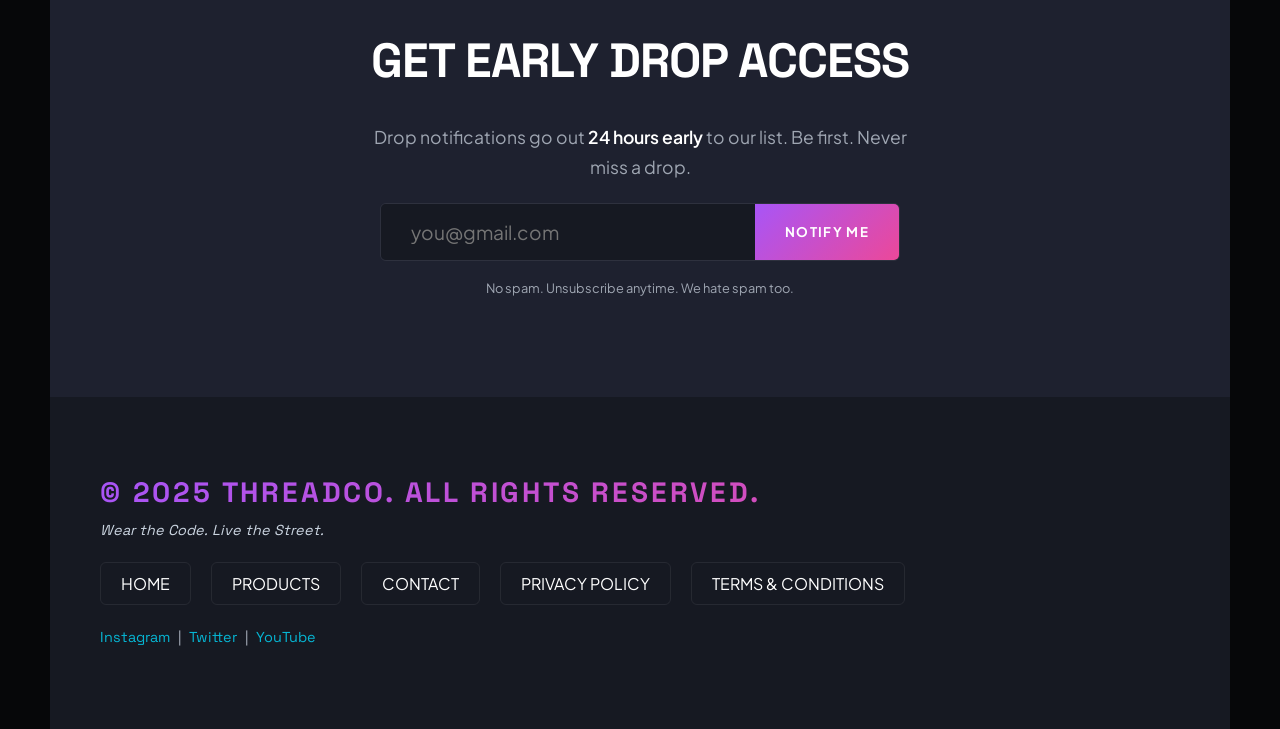
==== commit da7696ea: "PART-3rd ThreadCo" ====
--- a/index.html
+++ b/index.html
@@ -6,15 +6,7 @@
     <meta name="viewport" content="width=device-width, initial-scale=1.0">
     <title>ThreadCo - Wear the Code. Live the Street.</title>
     <link rel="stylesheet" href="style.css">
-    <style>
-        table,
-        tr,
-        td,
-        th {
-            border: 1px solid black;
-            border-collapse: collapse;
-        }
-    </style>
+
 </head>
 
 <body>
@@ -49,75 +41,79 @@
                 </div>
             </div>
             <div class="right-hero">
+                <div class="glow orb1"></div>
+                <div class="glow orb2"></div>
                 <img src="images/product 1.jpg" alt="" srcset="">
             </div>
 
         </section>
 
 
-        <section>
+        <section id="week-drop">
             <h2>This Week's Drop</h2>
             <p>Friday 12:00 PM. Set your alarms. These won't last.</p>
-
-            <article>
-                <figure>
-                    <img src="images/product 1.jpg" alt="ThreadCo Oversized Drop Tee Vol.3 in Black">
-                    <figcaption>Oversized Drop Tee Vol.3</figcaption>
-                </figure>
-
-                <h3>Oversized Drop Tee Vol.3</h3>
-                <p>Category: T-Shirts</p>
-                <p>Price: &#8377; <strong>799</strong> <s>&#8377; 1199</s> </p>
-                <p><mark>33% OFF</mark></p>
-
-                <a href="product.html">View Details</a>
-                <button type="button">Add to Cart</button>
-
-            </article>
-
-            <article>
-                <figure>
-                    <img src="images/product 2.jpg" alt="ThreadCo Street Hoodie in Olive Green">
-                    <figcaption>Street Hoodie - Olive</figcaption>
-                </figure>
-
-                <h3>Street Hoodie - Olive</h3>
-                <p>Category: <span>Hoodies</span></p>
-                <p>Price: <strong>&#8377; 1499</strong> <s>&#8377; 1999</s></p>
-                <p><mark>25% OFF</mark></p>
-                <a href="product.html">View Details</a>
-                <button type="button">Add to Cart</button>
-            </article>
-
-            <article>
-                <figure>
-                    <img src="images/product 3.jpg" alt="ThreadCo Cargo Pants in Beige">
-                    <figcaption>Utility Cargo - Beige</figcaption>
-                </figure>
-                <h3>Utility Cargo - Beige</h3>
-                <p>Category: <span>Cargo Pants</span></p>
-                <p>Price: <strong>&#8377; 1799</strong> <s>&#8377; 2499</s></p>
-                <p><mark>28% OFF</mark></p>
-                <a href="product.html">View Details</a>
-                <button type="button">Add to Cart</button>
-
-            </article>
-
-            <article>
-                <figure>
-                    <img src="images/product 4.jpg" alt="ThreadCo 6-Panel Cap in Black">
-                    <figcaption>TC 6-Panel Cap</figcaption>
-                </figure>
-                <h3>TC 6-Panel Cap</h3>
-                <p>Category: <span>Caps</span></p>
-                <p>Price: <strong>&#8377; 499</strong> <s>&#8377; 699</s></p>
-                <p><mark>28% OFF</mark></p>
-                <a href="product.html">View Details</a>
-                <button type="button">Add to Cart</button>
-            </article>
-        </section>
-
-        <section>
+            <div class="cards">
+                <article>
+                    <figure>
+                        <img src="images/product 1.jpg" alt="ThreadCo Oversized Drop Tee Vol.3 in Black">
+                        <figcaption>Oversized Drop Tee Vol.3</figcaption>
+                    </figure>
+
+                    <h3>Oversized Drop Tee Vol.3</h3>
+                    <p>Category: <span>T-Shirts</span></p>
+                    <p>Price: <strong> &#8377;799</strong> <s>&#8377; 1199</s> </p>
+                    <p><mark>33% OFF</mark></p>
+
+                    <a href="product.html">View Details</a>
+                    <button type="button">Add to Cart</button>
+
+                </article>
+
+                <article>
+                    <figure>
+                        <img src="images/product 2.jpg" alt="ThreadCo Street Hoodie in Olive Green">
+                        <figcaption>Street Hoodie - Olive</figcaption>
+                    </figure>
+
+                    <h3>Street Hoodie - Olive</h3>
+                    <p>Category: <span>Hoodies</span></p>
+                    <p>Price: <strong>&#8377; 1499</strong> <s>&#8377; 1999</s></p>
+                    <p><mark>25% OFF</mark></p>
+                    <a href="product.html">View Details</a>
+                    <button type="button">Add to Cart</button>
+                </article>
+
+                <article>
+                    <figure>
+                        <img src="images/product 3.jpg" alt="ThreadCo Cargo Pants in Beige">
+                        <figcaption>Utility Cargo - Beige</figcaption>
+                    </figure>
+                    <h3>Utility Cargo - Beige</h3>
+                    <p>Category: <span>Cargo Pants</span></p>
+                    <p>Price: <strong>&#8377; 1799</strong> <s>&#8377; 2499</s></p>
+                    <p><mark>28% OFF</mark></p>
+                    <a href="product.html">View Details</a>
+                    <button type="button">Add to Cart</button>
+
+                </article>
+
+                <article>
+                    <figure>
+                        <img src="images/product 4.jpg" alt="ThreadCo 6-Panel Cap in Black">
+                        <figcaption>TC 6-Panel Cap</figcaption>
+                    </figure>
+                    <h3>TC 6-Panel Cap</h3>
+                    <p>Category: <span>Caps</span></p>
+                    <p>Price: <strong>&#8377; 499</strong> <s>&#8377; 699</s></p>
+                    <p><mark>28% OFF</mark></p>
+                    <a href="product.html">View Details</a>
+                    <button type="button">Add to Cart</button>
+                </article>
+            </div>
+
+        </section>
+
+        <section id="best-sellers">
             <h2>Bestsellers This Month</h2>
             <table>
                 <tr>
@@ -169,34 +165,37 @@
         </section>
 
 
-        <section>
+        <section id="why-threadco">
 
             <h2>Why ThreadCo?</h2>
             <p>Because you deserve more than fast fashion. Here is what we stand for:</p>
             <ul>
-                <li><strong>100% Cotton Fabric - </strong> Breathable, soft, and built to last</li>
-                <li><strong>Limited Drops -</strong> Never overproduced. Once it is gone, it is gone.</li>
-                <li><strong>Ships in 48 Hours -</strong> Order today, wear this weekend</li>
-                <li><strong>Free Returns within 7 Days -</strong> No questions asked</li>
-                <li><strong>Made in India -</strong> Supporting local manufacturers since Day 1</li>
+                <li><strong>100% Cotton Fabric </strong>- Breathable, soft, and built to last</li>
+                <li><strong>Limited Drops </strong>- Never overproduced. Once it is gone, it is gone.</li>
+                <li><strong>Ships in 48 Hours </strong>- Order today, wear this weekend</li>
+                <li><strong>Free Returns within 7 Days </strong>- No questions asked</li>
+                <li><strong>Made in India </strong>- Supporting local manufacturers since Day 1</li>
             </ul>
 
             <h3>Our Promise</h3>
-
             <dl>
-                <dt>Quality</dt>
-                <dd>Every piece is tested for shrinkage, color fastness, and stitching quality before it ships.</dd>
-
-                <dt>Sustainability</dt>
-                <dd>We use GOTS-certified cotton and minimize packaging waste. Planet first.</dd>
-
-                <dt>Community</dt>
-                <dd>Every drop supports an independent Indian artist or designer. Style with purpose.</dd>
+                <section>
+                    <dt>Quality</dt>
+                    <dd>Every piece is tested for shrinkage, color fastness, and stitching quality before it ships.</dd>
+                </section>
+                <section>
+                    <dt>Sustainability</dt>
+                    <dd>We use GOTS-certified cotton and minimize packaging waste. Planet first.</dd>
+                </section>
+                <section>
+                    <dt>Community</dt>
+                    <dd>Every drop supports an independent Indian artist or designer. Style with purpose.</dd>
+                </section>
             </dl>
         </section>
 
 
-        <section>
+        <section id="get-early">
             <h2>Get Early Drop Access</h2>
             <p>Drop notifications go out <strong>24 hours early</strong> to our list. Be first. Never miss a drop.</p>
             <form action="">
@@ -210,8 +209,8 @@
     </main>
 
 
-    <footer>
-        <p>&copy; 2025 ThreadCo. All rights reserved.</p>
+    <footer id="footer">
+        <h3>&copy; 2025 ThreadCo. All rights reserved.</h3>
         <p><em>Wear the Code. Live the Street.</em></p>
         <nav>
             <ul>
--- a/style.css
+++ b/style.css
@@ -92,6 +92,7 @@
 body {
   background-color: var(--color-bg-base);
   color: var(--color-text-body);
+  padding: 0 50px;
 }
 header {
   position: fixed;
@@ -106,6 +107,7 @@
   align-items: center;
   padding: 20px 30px;
   text-transform: uppercase;
+  z-index: 10;
 }
 header nav ul {
   display: flex;
@@ -126,6 +128,7 @@
   color: var(--color-text-muted);
   padding: 12px 20px;
   border-radius: var(--radius-sm);
+  text-wrap: nowrap;
 }
 
 header nav a:hover {
@@ -141,7 +144,7 @@
 }
 
 main{
-  padding: 90px 60px 0 60px;
+  padding-top: 80px;
 }
 #hero{
   display: flex;
@@ -209,7 +212,9 @@
   justify-content:center ;
   align-items: center;
   height: 500px;
-  margin-right: 150px;
+  position: relative;
+  margin-right: 5vw;
+  
 }
 .right-hero img{
   height: 500px;
@@ -217,4 +222,359 @@
   object-fit: cover;
   object-position: center;
   border-radius: var(--radius-lg);
-}+  box-shadow: var(--shadow-md);
+  z-index: 1;
+}
+.right-hero img:hover{
+  box-shadow: var(--shadow-lg);
+  border: 1px solid var(--color-primary);
+}
+.glow{
+  width: 400px;
+  height: 400px;
+  border-radius: 50%;
+  position: absolute;
+  filter: blur(50px);
+  opacity: 0.5;
+}
+.orb1{
+  top:5%;
+  left: -15%;
+  background-color: var(--color-primary);
+
+}
+.orb2{
+  bottom: 10%;
+  right: -15%;
+  background-color: var(--color-secondary);
+
+}
+#week-drop{
+  background-color: #0c0d14;
+  padding: 80px 60px;
+
+}
+#week-drop h2{
+  text-transform: uppercase;
+}
+#week-drop>p{
+  margin: 20px 0;
+  font-family: var(--font-body);
+}
+.cards{
+  display: flex;
+  flex-wrap: wrap;
+  gap: 30px;
+  margin-top: 40px;
+}
+.cards article{
+  flex: 1 ;
+  display: flex;
+  flex-direction: column;
+  padding:10px ;
+  position: relative;
+  
+}
+figure{
+  position: relative;
+  overflow: hidden;
+  aspect-ratio: 3/4;
+  padding: 5px;
+  border-radius: var(--radius-lg);
+}
+figcaption{
+  display: none;
+}
+figure img{
+  width: 100%;
+  height: 100%;
+  object-fit: cover;
+  border-radius: var(--radius-lg);
+}
+ article h3{
+  padding: 10px 20px 0;
+  font-size: 1rem;
+}
+ article p:first-of-type{
+  padding: 0 20px;
+  font-family: var(--font-body);
+  font-size: 0.85rem;
+}
+article p span{
+  color: var(--color-primary);
+  font-weight: 600;
+}
+article p:nth-of-type(2){
+  padding: 20px 20px;
+  font-family: var(--font-body);
+
+}
+article p:nth-of-type(2) strong{
+  font-family: var(--font-body);
+  margin-right: 10px;
+}
+article p:last-of-type mark{
+  background: var(--gradient-accent);
+  padding: 8px 10px;
+  border-radius: var(--radius-lg);
+  color: var(--white);
+  font-family: var(--font-display);
+  font-weight: bold;
+  position: absolute;
+  top: 3.5%;
+  right: 6%;
+}
+article a{
+  text-transform: uppercase;
+  color: var(--color-accent);
+  text-decoration: underline;
+  letter-spacing: 0.1em;
+  font-family: var(--font-display);
+  text-underline-offset: 4px;
+  padding: 0 20px 10px;
+}
+article a:hover{
+  color:var(--color-secondary) ;
+
+}
+article > button{
+  margin: 10px 20px;
+  padding: 10px 20px;
+  border-radius: var(--radius-sm);
+  border: none;
+  text-transform: uppercase;
+  font-family: var(--font-display);
+  font-weight: 500;
+}
+article > button:hover{
+  color: var(--white);
+  background-color: var(--color-primary);
+  cursor: pointer;
+}
+article:hover{
+  border: 1px solid var(--color-primary);
+  box-shadow: 0 10px 10px var(--color-primary-glow);
+  border-radius: var(--radius-lg);
+}
+
+#best-sellers{
+  padding: 80px 50px;
+}
+#best-sellers h2{
+  text-transform: uppercase;
+  margin-bottom: 15px;
+}
+
+#best-sellers table{
+  
+  width: 100%;
+  border-radius: var(--radius-md);
+  overflow: hidden;
+  border-collapse: collapse;
+
+}
+
+th[colspan="5"]{
+  background: var(--gradient-accent);
+  padding: 14px 20px;
+  font-family: var(--font-display);
+  letter-spacing: 0.1rem;
+  text-transform: uppercase;
+  font-size: 1.1rem;
+  text-align: center;
+  color: var(--white);
+}
+th{
+  padding: 14px 20px;
+  text-align: left;
+  background-color: rgba(255, 255, 255, 0.07);
+  font-family: var(--font-display);
+  text-transform: uppercase;
+  color: var(--color-text-muted);
+  letter-spacing: 0.1em;
+  font-size: 0.8rem;
+}
+td{
+  padding: 14px 20px;
+  font-family: var(--font-body);
+  color: var(--color-text-body);
+  background-color: rgba(30, 30, 30, 0.605);
+  border-top: 1px solid var(--color-border);
+
+}
+tr:hover td{
+  background-color: rgba(255, 255, 255, 0.07);
+}
+tr:hover td:first-child{
+  color:var(--color-secondary) ;
+}
+
+#why-threadco{
+  padding: 80px 50px;
+}
+#why-threadco h2{
+  text-transform: uppercase;
+  margin-bottom: 6px;
+}
+#why-threadco p{
+  font-family: var(--font-body);
+  margin-bottom: 5px;
+}
+#why-threadco ul{
+  display: flex;
+  color: white;
+  flex-wrap: wrap;
+  gap: 20px;
+  margin: 50px 0;
+}
+#why-threadco ul li{
+  flex: 1 1 240px;
+  background-color: var(--color-surface-muted);
+  padding: 24px;
+  border-radius: var(--radius-md);
+  border: 1px solid var(--color-border);
+  border-left: 4px solid var(--color-primary);
+  font-family: var(--font-body);
+  color: var(--color-text-muted);
+  font-size: 0.9rem;
+}
+#why-threadco ul li:hover{
+  border-left: 4px solid var(--color-secondary);
+}
+#why-threadco ul li strong{
+  display: block;
+  font-family: var(--font-display);
+  margin-bottom: 10px;
+  font-size: 1.1rem;
+}
+#why-threadco dl{
+  margin: 10px;
+  border-top: 1px solid var(--color-border);
+  display: flex;
+  flex-wrap: wrap;
+  padding: 30px 0;
+  gap: 10px;
+}
+#why-threadco dl section{
+  flex: 1 1 270px;
+  border: 1px solid var(--color-border);
+  padding: 24px;
+  border-radius: var(--radius-md);
+}
+#why-threadco dl section:hover{
+  background-color: rgba(255, 255, 255, 0.07);
+  border: 1px solid var(--color-primary);
+}
+#why-threadco dl section dt{
+  color: var(--color-accent);
+  font-family: var(--font-display);
+  margin-bottom: 10px;
+  text-transform: uppercase;
+}
+
+#why-threadco dl dd{
+  font-family: var(--font-body);
+  color: var(--color-text-muted);
+  font-size: 0.9rem;
+}
+#get-early{
+  background-color: var(--color-surface-muted);
+  text-align: center;
+  padding: 100px 30px;
+}
+#get-early h2{
+  text-transform: uppercase;
+  padding: 15px 0;
+}
+#get-early p{
+  font-family: var(--font-body);
+  padding: 20px 0;
+  font-size: 1.1rem;
+  max-width: 550px;
+  margin: auto;
+}
+#get-early form label{
+  display: none;
+}
+#get-early form{
+  display: flex;
+  /* justify-content: center; */
+  margin: auto;
+  border: 1px solid var(--color-border);
+  border-radius: var(--radius-sm);
+  max-width: 520px;
+  overflow: hidden;
+}
+#get-early input[type="email"]{
+  flex: 1;
+  padding: 16px 30px;
+  background: transparent;
+  border: none;
+  outline: none;
+  color: white;
+  font-family: var(--font-body);
+  font-size: 1.2rem;
+  background-color: #161922;
+}
+#get-early input[type="email"]::placeholder{
+  font-size: 1.2rem;
+}
+#get-early form button{
+  background: var(--gradient-accent);
+  padding: 16px 30px;
+  font-family: var(--font-body);
+  text-transform: uppercase;
+  letter-spacing: 0.1em;
+  color: var(--white);
+  font-weight: bold;
+  border: none;
+}
+#get-early small{
+  font-family: var(--font-body);
+}
+
+#footer{
+  background-color: var(--color-bg-footer);
+  padding: 80px 50px;
+}
+#footer h3{
+  text-transform: uppercase;
+  background: var(--gradient-accent);
+  background-clip: text;
+  -webkit-background-clip: text;
+  color: transparent;
+  -webkit-text-fill-color: transparent;
+  letter-spacing: 0.1em;
+  margin-bottom: 10px;
+}
+
+#footer p{
+  font-size: 0.9rem;
+  font-family: var(--font-display);
+}
+#footer nav ul{
+  display: flex;
+  gap: 20px;
+  margin: 20px 0;
+  
+}
+#footer nav ul li{
+  border: 1px solid var(--color-border);
+  border-radius: var(--radius-sm);
+  padding: 10px 20px;
+  text-transform: uppercase;
+  font-family: var(--font-body);
+}
+#footer nav ul li a{
+  color: var(--white);
+  text-wrap: nowrap;
+}
+#footer nav ul li:hover{
+  border: 1px solid var(--color-primary);
+}
+#footer p a{
+  color: var(--color-accent);
+}
+#footer p a:hover{
+  color: var(--color-primary)
+}
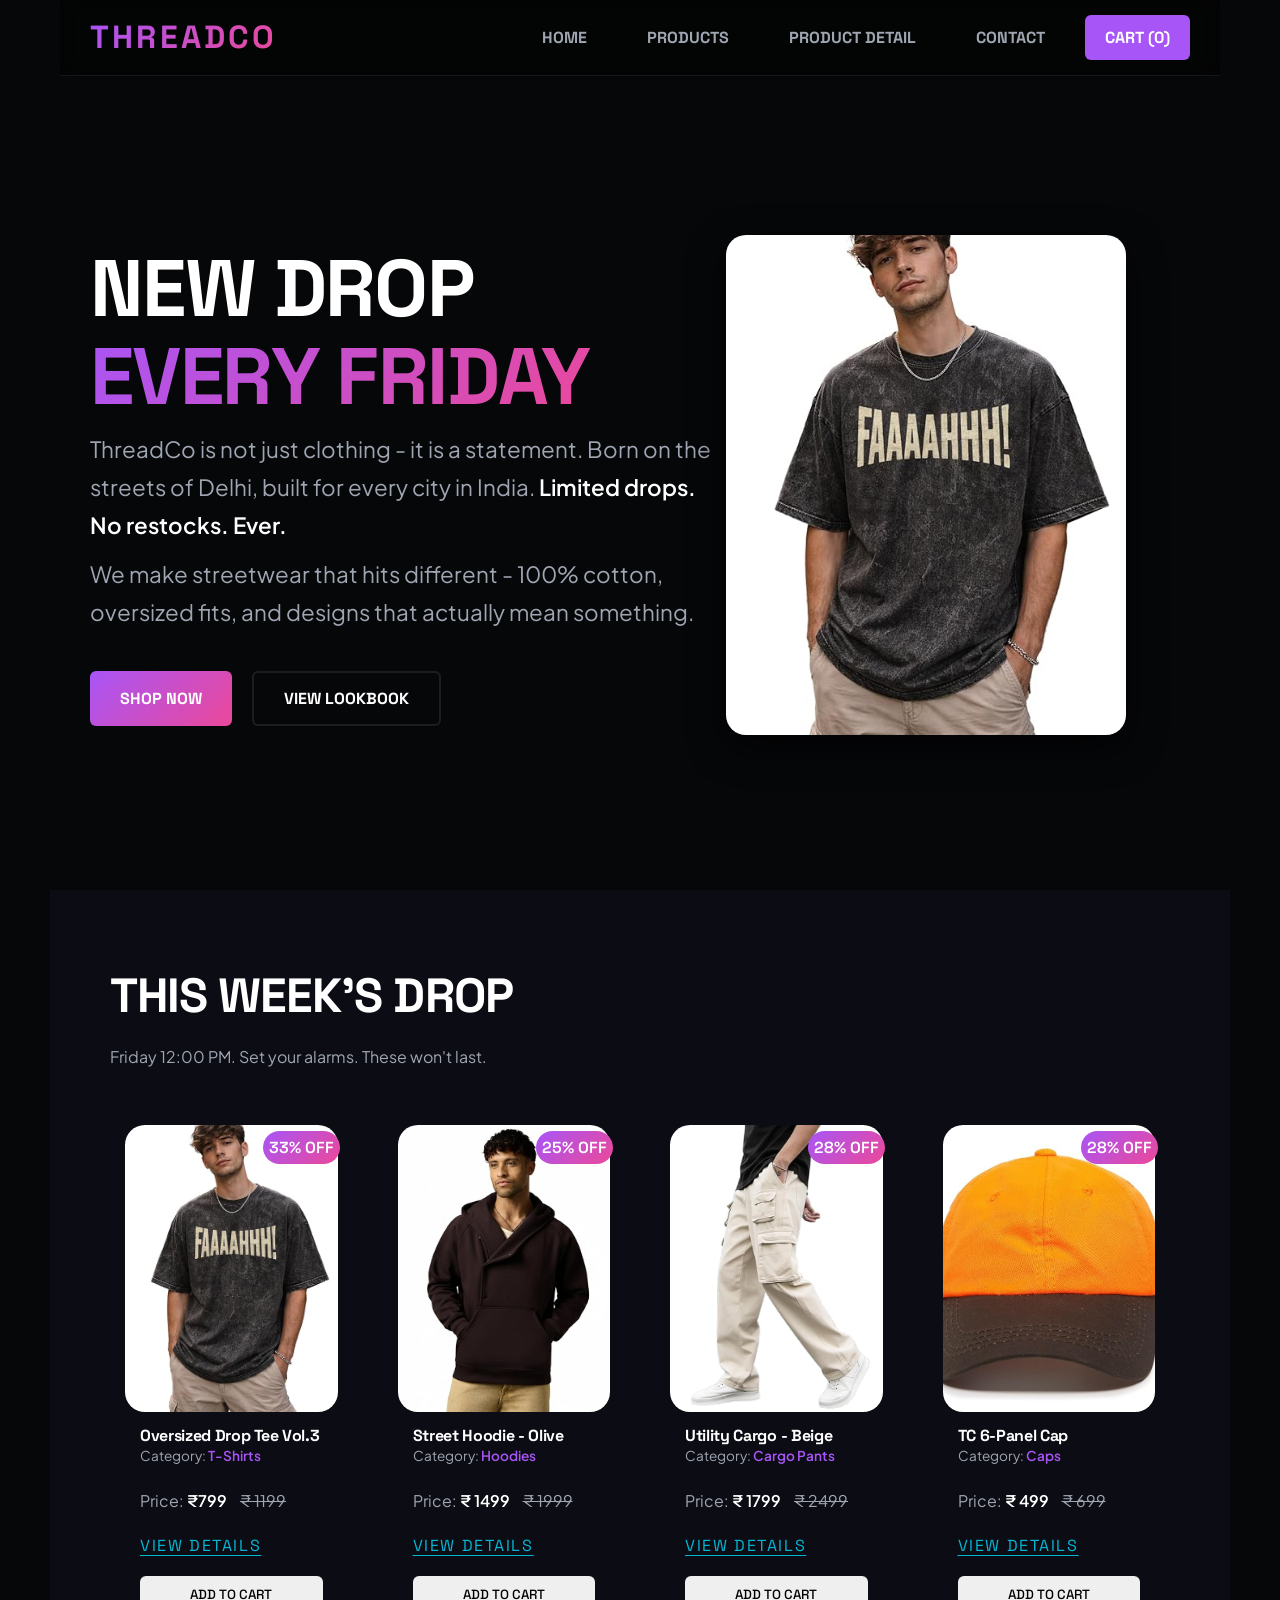
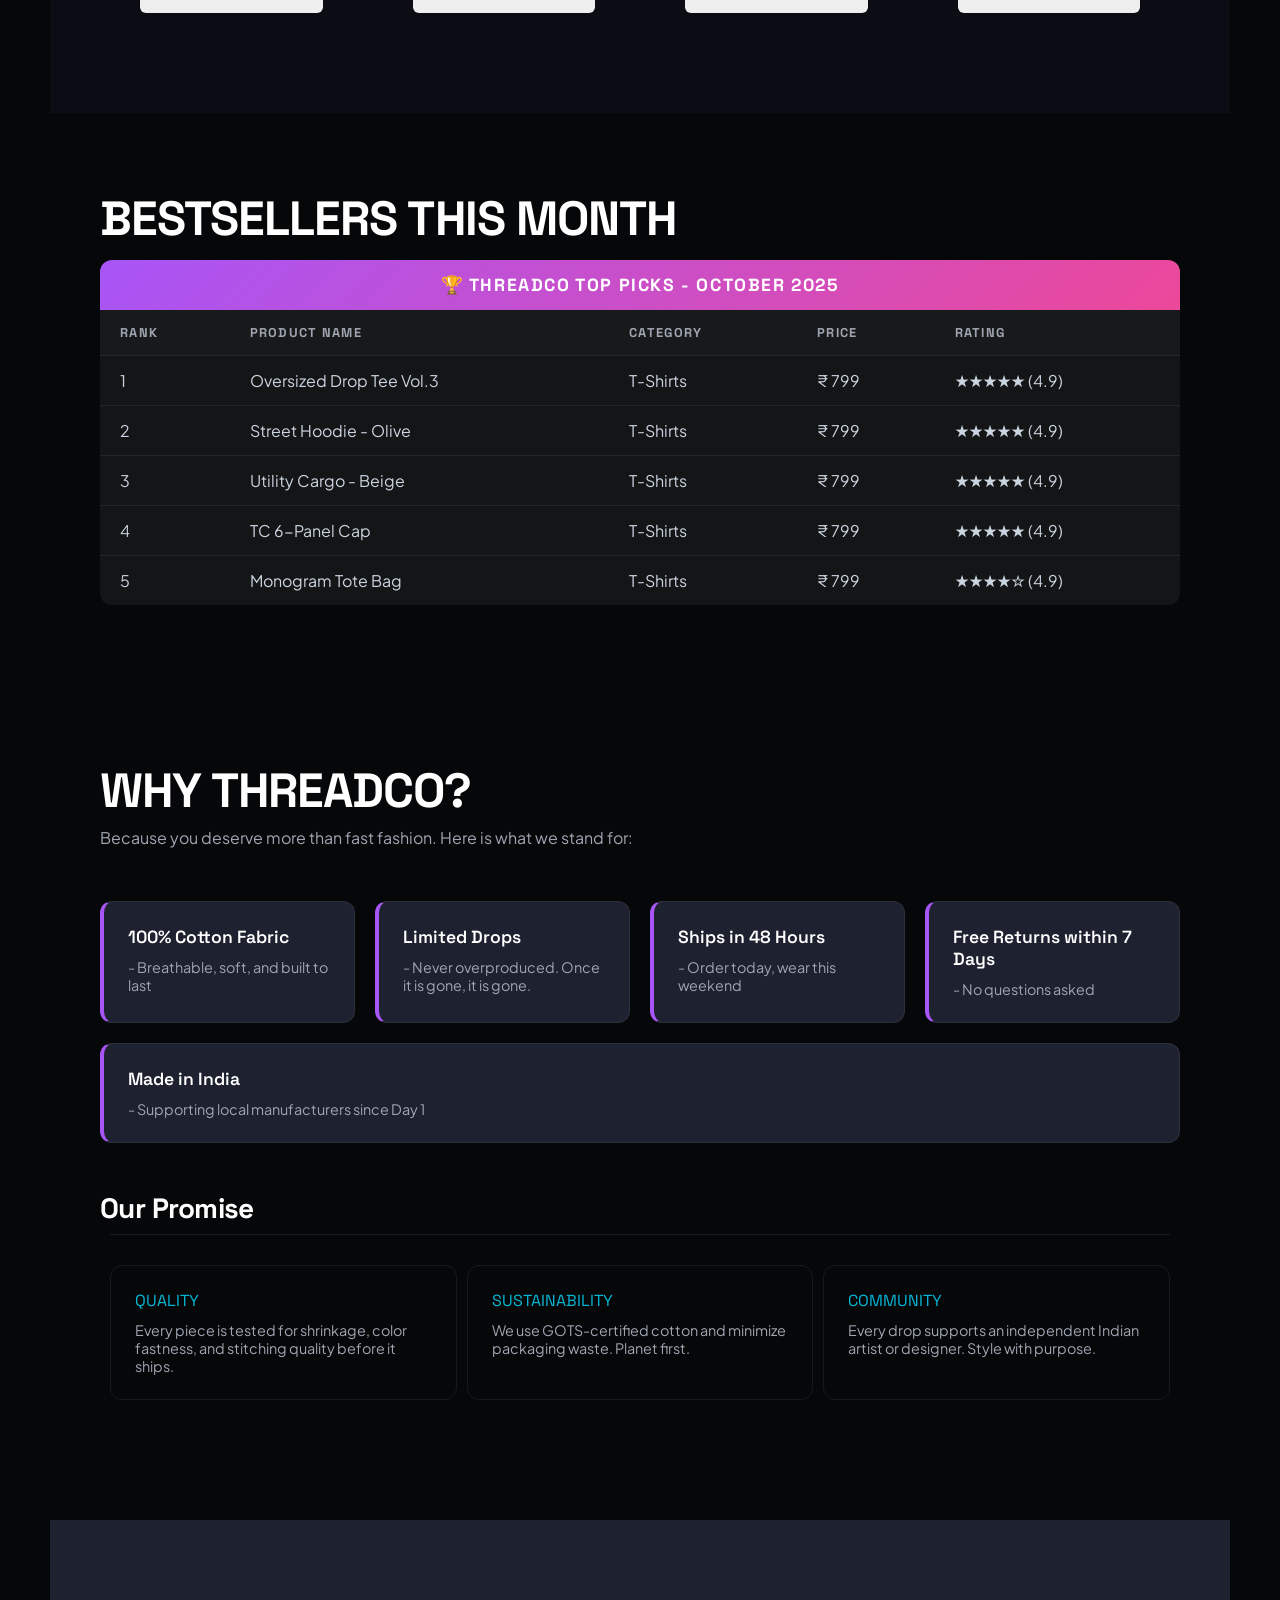
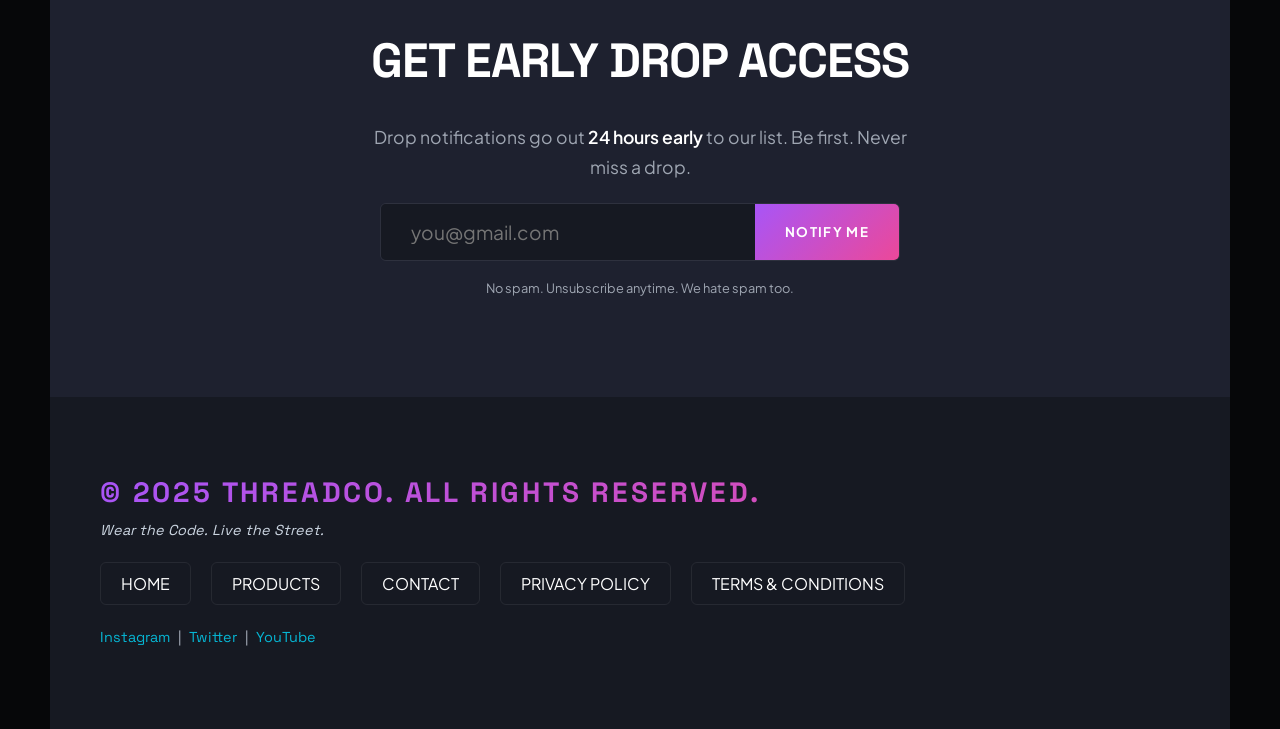
==== commit 251c3499: "ThreadCo - part 4" ====
--- a/index.html
+++ b/index.html
@@ -113,7 +113,7 @@
 
         </section>
 
-        <section id="best-sellers">
+        <section class="best-sellers" id="best-sellers-month">
             <h2>Bestsellers This Month</h2>
             <table>
                 <tr>
--- a/style.css
+++ b/style.css
@@ -36,12 +36,25 @@
   --shadow-sm: 0 4px 12px rgba(0, 0, 0, 0.5);
   --shadow-md: 0 12px 36px rgba(0, 0, 0, 0.7);
   --shadow-lg: 0 24px 64px rgba(0, 0, 0, 0.9);
-  --gradient-accent: linear-gradient(135deg,var(--color-primary) 0%,var(--color-secondary) 100%);
-  --gradient-secondary: linear-gradient(135deg,var(--color-accent) 0%,#3b82f6 100%);
+  --gradient-accent: linear-gradient(
+    135deg,
+    var(--color-primary) 0%,
+    var(--color-secondary) 100%
+  );
+  --gradient-secondary: linear-gradient(
+    135deg,
+    var(--color-accent) 0%,
+    #3b82f6 100%
+  );
 }
 
 /* TYPOGRAPHY SCALE */
-h1,h2,h3,h4,h5,h6 {
+h1,
+h2,
+h3,
+h4,
+h5,
+h6 {
   font-family: var(--font-display);
   font-weight: 700;
   line-height: 1.1;
@@ -143,43 +156,41 @@
   background-color: var(--color-secondary);
 }
 
-main{
+main {
   padding-top: 80px;
 }
-#hero{
+#hero {
   display: flex;
   height: 90vh;
   justify-content: space-between;
   align-items: center;
   padding: 0 40px;
 }
-.left-hero{
+.left-hero {
   display: flex;
   flex-direction: column;
   gap: 10px;
   max-width: 690px;
 }
-.left-hero h2{
+.left-hero h2 {
   font-size: 5rem;
   text-transform: uppercase;
 }
-#gradient-text{
+#gradient-text {
   background: var(--gradient-accent);
-background-clip: text;
-color: transparent;
-
-}
-#hero p{
+  background-clip: text;
+  color: transparent;
+}
+#hero p {
   font-size: 1.4rem;
   font-family: var(--font-body);
 }
-#cta{
+#cta {
   display: flex;
   gap: 20px;
   margin-top: 30px;
-
-}
-#cta a{
+}
+#cta a {
   padding: 15px 30px;
   border-radius: var(--radius-sm);
   color: var(--white);
@@ -187,36 +198,37 @@
   font-weight: bold;
   font-family: var(--font-display);
 }
-.btn1{
+.btn1 {
   background: var(--gradient-accent);
   display: flex;
   justify-content: center;
   align-items: center;
-  
-}
-.btn1:hover{
+  transition-duration: 1s;
+}
+.btn1:hover {
   box-shadow: 0 8px 20px rgba(223, 71, 190, 0.506);
-  background: linear-gradient(135deg, #7e1cdbd0 0%,#ec489ab1 100%);
-}
-.btn2{
-  border: 2px solid rgba(255, 255, 255, 0.09) ;
-
-}
-.btn2:hover{
+  background: linear-gradient(135deg, #7e1cdbd0 0%, #ec489ab1 100%);
+  transform: translateY(-10px);
+}
+.btn2 {
+  border: 2px solid rgba(255, 255, 255, 0.09);
+  transition-duration: 1s;
+}
+.btn2:hover {
   background-color: rgba(146, 134, 134, 0.11);
   border-color: var(--white);
-}
-
-.right-hero{
-  display: flex;
-  justify-content:center ;
+  transform: translateY(-10px);
+}
+
+.right-hero {
+  display: flex;
+  justify-content: center;
   align-items: center;
   height: 500px;
   position: relative;
   margin-right: 5vw;
-  
-}
-.right-hero img{
+}
+.right-hero img {
   height: 500px;
   width: 400px;
   object-fit: cover;
@@ -224,107 +236,148 @@
   border-radius: var(--radius-lg);
   box-shadow: var(--shadow-md);
   z-index: 1;
-}
-.right-hero img:hover{
+  animation: shake-img 2s  infinite alternate-reverse ;
+  transition-duration: 2s;
+}
+.right-hero img:hover {
   box-shadow: var(--shadow-lg);
   border: 1px solid var(--color-primary);
 }
-.glow{
+@keyframes shake-img{
+  0%{
+    transform: translateY(20px);
+        }
+
+  100%{
+    transform: translateY(-20px);
+  }
+}
+.glow {
   width: 400px;
   height: 400px;
   border-radius: 50%;
   position: absolute;
   filter: blur(50px);
-  opacity: 0.5;
-}
-.orb1{
-  top:5%;
-  left: -15%;
-  background-color: var(--color-primary);
-
-}
-.orb2{
+  /*opacity: 0.5;*/
+}
+@keyframes glow-orb1 {
+  from {
+    opacity: 0.3;
+    background-color: var(--color-primary);
+
+  }
+  to {
+    opacity: 0.9;
+    background-color: var(--color-secondary);
+  }
+}
+@keyframes glow-orb2 {
+  from {
+    opacity: 0.9;
+    background-color: var(--color-secondary);
+  }
+  to {
+    opacity: 0.3;
+    background-color: var(--color-primary);
+  }
+}
+
+.orb1 {
+  top: 5%;
+  right: 30%;
+  animation-name: glow-orb1;
+  animation-duration: 2s;
+  animation-iteration-count: infinite;
+  animation-direction: alternate;
+}
+.orb2 {
   bottom: 10%;
-  right: -15%;
-  background-color: var(--color-secondary);
-
-}
-#week-drop{
+  left: 30%;
+  
+  animation-name: glow-orb2;
+  animation-duration: 2s;
+  animation-iteration-count: infinite;
+  animation-direction: alternate;
+}
+#week-drop {
   background-color: #0c0d14;
   padding: 80px 60px;
-
-}
-#week-drop h2{
-  text-transform: uppercase;
-}
-#week-drop>p{
+}
+#week-drop h2 {
+  text-transform: uppercase;
+}
+#week-drop > p {
   margin: 20px 0;
   font-family: var(--font-body);
 }
-.cards{
+.cards {
   display: flex;
   flex-wrap: wrap;
   gap: 30px;
   margin-top: 40px;
 }
-.cards article{
-  flex: 1 ;
+.cards article, .grid article{
+  flex: 1;
   display: flex;
   flex-direction: column;
-  padding:10px ;
+  padding: 10px;
   position: relative;
-  
-}
-figure{
+  transition-duration: 1s;
+}
+figure {
   position: relative;
   overflow: hidden;
   aspect-ratio: 3/4;
   padding: 5px;
   border-radius: var(--radius-lg);
 }
-figcaption{
+figcaption {
   display: none;
 }
-figure img{
+figure img {
   width: 100%;
   height: 100%;
   object-fit: cover;
   border-radius: var(--radius-lg);
-}
- article h3{
+  transition-duration: 3s;
+}
+figure img:hover{
+  transform: scale(1.2);
+}
+article h3 {
   padding: 10px 20px 0;
   font-size: 1rem;
 }
- article p:first-of-type{
+article p:first-of-type {
   padding: 0 20px;
   font-family: var(--font-body);
   font-size: 0.85rem;
 }
-article p span{
+article p span {
   color: var(--color-primary);
   font-weight: 600;
 }
-article p:nth-of-type(2){
+article p:nth-of-type(2) {
   padding: 20px 20px;
   font-family: var(--font-body);
-
-}
-article p:nth-of-type(2) strong{
+}
+article p:nth-of-type(2) strong {
   font-family: var(--font-body);
   margin-right: 10px;
 }
-article p:last-of-type mark{
+article p:nth-of-type(3) mark{
   background: var(--gradient-accent);
-  padding: 8px 10px;
+  padding: 3px 6px;
   border-radius: var(--radius-lg);
   color: var(--white);
   font-family: var(--font-display);
-  font-weight: bold;
+  font-weight: 600;
   position: absolute;
-  top: 3.5%;
-  right: 6%;
-}
-article a{
+  top: 4%;
+  right: 5%;
+}
+
+article a {
   text-transform: uppercase;
   color: var(--color-accent);
   text-decoration: underline;
@@ -333,11 +386,10 @@
   text-underline-offset: 4px;
   padding: 0 20px 10px;
 }
-article a:hover{
-  color:var(--color-secondary) ;
-
-}
-article > button{
+article a:hover {
+  color: var(--color-secondary);
+}
+article > button {
   margin: 10px 20px;
   padding: 10px 20px;
   border-radius: var(--radius-sm);
@@ -346,35 +398,34 @@
   font-family: var(--font-display);
   font-weight: 500;
 }
-article > button:hover{
+article > button:hover {
   color: var(--white);
   background-color: var(--color-primary);
   cursor: pointer;
 }
-article:hover{
+article:hover {
   border: 1px solid var(--color-primary);
   box-shadow: 0 10px 10px var(--color-primary-glow);
   border-radius: var(--radius-lg);
-}
-
-#best-sellers{
+  transform: translateY(-10px) ;
+}
+
+.best-sellers {
   padding: 80px 50px;
 }
-#best-sellers h2{
+.best-sellers h2 {
   text-transform: uppercase;
   margin-bottom: 15px;
 }
 
-#best-sellers table{
-  
+.best-sellers table {
   width: 100%;
   border-radius: var(--radius-md);
   overflow: hidden;
   border-collapse: collapse;
-
-}
-
-th[colspan="5"]{
+}
+
+th[colspan="5"] {
   background: var(--gradient-accent);
   padding: 14px 20px;
   font-family: var(--font-display);
@@ -384,7 +435,7 @@
   text-align: center;
   color: var(--white);
 }
-th{
+th {
   padding: 14px 20px;
   text-align: left;
   background-color: rgba(255, 255, 255, 0.07);
@@ -394,40 +445,39 @@
   letter-spacing: 0.1em;
   font-size: 0.8rem;
 }
-td{
+td {
   padding: 14px 20px;
   font-family: var(--font-body);
   color: var(--color-text-body);
   background-color: rgba(30, 30, 30, 0.605);
   border-top: 1px solid var(--color-border);
-
-}
-tr:hover td{
+}
+tr:hover td {
   background-color: rgba(255, 255, 255, 0.07);
 }
-tr:hover td:first-child{
-  color:var(--color-secondary) ;
-}
-
-#why-threadco{
+#best-sellers-month tr:hover td:first-child {
+  color: var(--color-secondary);
+}
+
+#why-threadco {
   padding: 80px 50px;
 }
-#why-threadco h2{
+#why-threadco h2 {
   text-transform: uppercase;
   margin-bottom: 6px;
 }
-#why-threadco p{
+#why-threadco p {
   font-family: var(--font-body);
   margin-bottom: 5px;
 }
-#why-threadco ul{
+#why-threadco ul {
   display: flex;
   color: white;
   flex-wrap: wrap;
   gap: 20px;
   margin: 50px 0;
 }
-#why-threadco ul li{
+#why-threadco ul li {
   flex: 1 1 240px;
   background-color: var(--color-surface-muted);
   padding: 24px;
@@ -438,16 +488,16 @@
   color: var(--color-text-muted);
   font-size: 0.9rem;
 }
-#why-threadco ul li:hover{
+#why-threadco ul li:hover {
   border-left: 4px solid var(--color-secondary);
 }
-#why-threadco ul li strong{
+#why-threadco ul li strong {
   display: block;
   font-family: var(--font-display);
   margin-bottom: 10px;
   font-size: 1.1rem;
 }
-#why-threadco dl{
+#why-threadco dl {
   margin: 10px;
   border-top: 1px solid var(--color-border);
   display: flex;
@@ -455,48 +505,48 @@
   padding: 30px 0;
   gap: 10px;
 }
-#why-threadco dl section{
+#why-threadco dl section {
   flex: 1 1 270px;
   border: 1px solid var(--color-border);
   padding: 24px;
   border-radius: var(--radius-md);
 }
-#why-threadco dl section:hover{
+#why-threadco dl section:hover {
   background-color: rgba(255, 255, 255, 0.07);
   border: 1px solid var(--color-primary);
 }
-#why-threadco dl section dt{
+#why-threadco dl section dt {
   color: var(--color-accent);
   font-family: var(--font-display);
   margin-bottom: 10px;
   text-transform: uppercase;
 }
 
-#why-threadco dl dd{
+#why-threadco dl dd {
   font-family: var(--font-body);
   color: var(--color-text-muted);
   font-size: 0.9rem;
 }
-#get-early{
+#get-early {
   background-color: var(--color-surface-muted);
   text-align: center;
   padding: 100px 30px;
 }
-#get-early h2{
+#get-early h2 {
   text-transform: uppercase;
   padding: 15px 0;
 }
-#get-early p{
+#get-early p {
   font-family: var(--font-body);
   padding: 20px 0;
   font-size: 1.1rem;
   max-width: 550px;
   margin: auto;
 }
-#get-early form label{
+#get-early form label {
   display: none;
 }
-#get-early form{
+#get-early form {
   display: flex;
   /* justify-content: center; */
   margin: auto;
@@ -505,7 +555,7 @@
   max-width: 520px;
   overflow: hidden;
 }
-#get-early input[type="email"]{
+#get-early input[type="email"] {
   flex: 1;
   padding: 16px 30px;
   background: transparent;
@@ -516,10 +566,10 @@
   font-size: 1.2rem;
   background-color: #161922;
 }
-#get-early input[type="email"]::placeholder{
+#get-early input[type="email"]::placeholder {
   font-size: 1.2rem;
 }
-#get-early form button{
+#get-early form button {
   background: var(--gradient-accent);
   padding: 16px 30px;
   font-family: var(--font-body);
@@ -529,15 +579,15 @@
   font-weight: bold;
   border: none;
 }
-#get-early small{
-  font-family: var(--font-body);
-}
-
-#footer{
+#get-early small {
+  font-family: var(--font-body);
+}
+
+#footer {
   background-color: var(--color-bg-footer);
   padding: 80px 50px;
 }
-#footer h3{
+#footer h3 {
   text-transform: uppercase;
   background: var(--gradient-accent);
   background-clip: text;
@@ -548,33 +598,177 @@
   margin-bottom: 10px;
 }
 
-#footer p{
+#footer p {
   font-size: 0.9rem;
   font-family: var(--font-display);
 }
-#footer nav ul{
+#footer nav ul {
   display: flex;
   gap: 20px;
   margin: 20px 0;
-  
-}
-#footer nav ul li{
+}
+#footer nav ul li {
   border: 1px solid var(--color-border);
   border-radius: var(--radius-sm);
   padding: 10px 20px;
   text-transform: uppercase;
   font-family: var(--font-body);
 }
-#footer nav ul li a{
+#footer nav ul li a {
   color: var(--white);
   text-wrap: nowrap;
 }
-#footer nav ul li:hover{
+#footer nav ul li:hover {
   border: 1px solid var(--color-primary);
 }
-#footer p a{
+#footer p a {
   color: var(--color-accent);
 }
-#footer p a:hover{
-  color: var(--color-primary)
-}
+#footer p a:hover {
+  color: var(--color-primary);
+}
+
+
+/*  PRODUCTS STYLE */
+#catalogue{
+  padding: 120px 48px;
+}
+
+#catalogue h2{
+  text-transform: uppercase;
+  font-size: 4rem;
+}
+#catalogue p{
+  font-size: 1.1rem;
+  font-family: var(--font-body);
+}
+
+#product-layout{ /* sidebar + products (heading + grid) */
+  display: grid;
+  grid-template-columns: 280px 1fr;
+  background-color: var(--color-bg-section);
+  padding: 60px;
+  position: relative;
+  align-items: start;
+}
+#sidebar{
+  background-color: #171822;
+  border-radius: var(--radius-md);
+  padding: 20px;
+  position: sticky;
+  top: 100px;
+  margin-right: 20px;
+
+}
+#sidebar h2{
+  text-transform: uppercase;
+  color: var(--color-primary);
+  font-size: 0.8rem;
+  letter-spacing: .2rem;
+  padding-bottom: 10px;
+}
+#sidebar hr{
+  opacity: 0.1;
+  height: .5px;
+}
+#sidebar h3{
+  padding-top: 30px;
+  padding-bottom: 20px;
+  text-transform: uppercase;
+  font-size: 0.8rem;
+  letter-spacing: .1rem;
+
+}
+#sidebar ul{
+  display: flex;
+  flex-direction: column;
+  gap: 10px;
+  color: var(--color-text-muted);
+  font-family: var(--font-body);
+}
+#sidebar ul li{
+  display: flex;
+  gap: 10px;
+}
+#sidebar input[type="checkbox"]{
+  accent-color: var(--color-primary);
+  width: 15px;
+  height: 15px;
+
+}
+#sidebar input[type="number"]{
+  width: 100%;
+  margin: 20px 0;
+  padding: 8px;
+  background-color: rgba(0, 0, 0, 0.5);
+  border: 1px solid var(--color-border);
+  border-radius: var(--radius-sm);
+  outline: none;
+  color: white;
+  font-size: 0.9rem;
+
+}
+#sidebar input[type="number"]:focus{
+  border-color: var(--color-primary);
+}
+#sidebar select{
+  width: 100%;
+  margin: 20px 0;
+  padding: 8px;
+  background-color: rgba(0, 0, 0, 0.5);
+  border: 1px solid var(--color-border);
+  border-radius: var(--radius-sm);
+  outline: none;
+  color: white;
+  font-size: 0.9rem;
+
+}
+#sidebar button{
+  width: 100%;
+  margin: 20px 0;
+  padding: 8px;
+  text-transform: uppercase;
+  border: 1px solid var(--color-border);
+  border-radius: var(--radius-sm);
+  outline: none;
+  font-weight: 600;
+  cursor: pointer;
+}
+#sidebar button:nth-of-type(2){
+  background: transparent;
+  color: var(--color-text-muted);
+}
+#products h2{
+  text-transform: uppercase;
+  color: var(--color-text-muted);
+  font-size: 1.5rem;
+  padding-bottom: 20px;
+}
+
+.grid{
+  display: grid;
+  grid-template-columns: repeat(auto-fit, minmax(180px,1fr));
+  gap: 20px;
+}
+
+.compare-best-sellers p {
+  font-size: 1rem;
+  font-family: var(--font-body);
+  margin-bottom: 10px;
+
+}
+
+.compare-best-sellers table tr:first-child th{
+  background-color: #060709;
+  text-align: center;
+  color: var(--white);
+}
+.compare-best-sellers table tr:nth-of-type(2) th{
+  color: var(--white);
+}
+.compare-best-sellers table tr th{
+  color: var(--color-accent);
+}
+.compare-best-sellers table tr{
+  border: 1px solid var(--color-border);
+}
